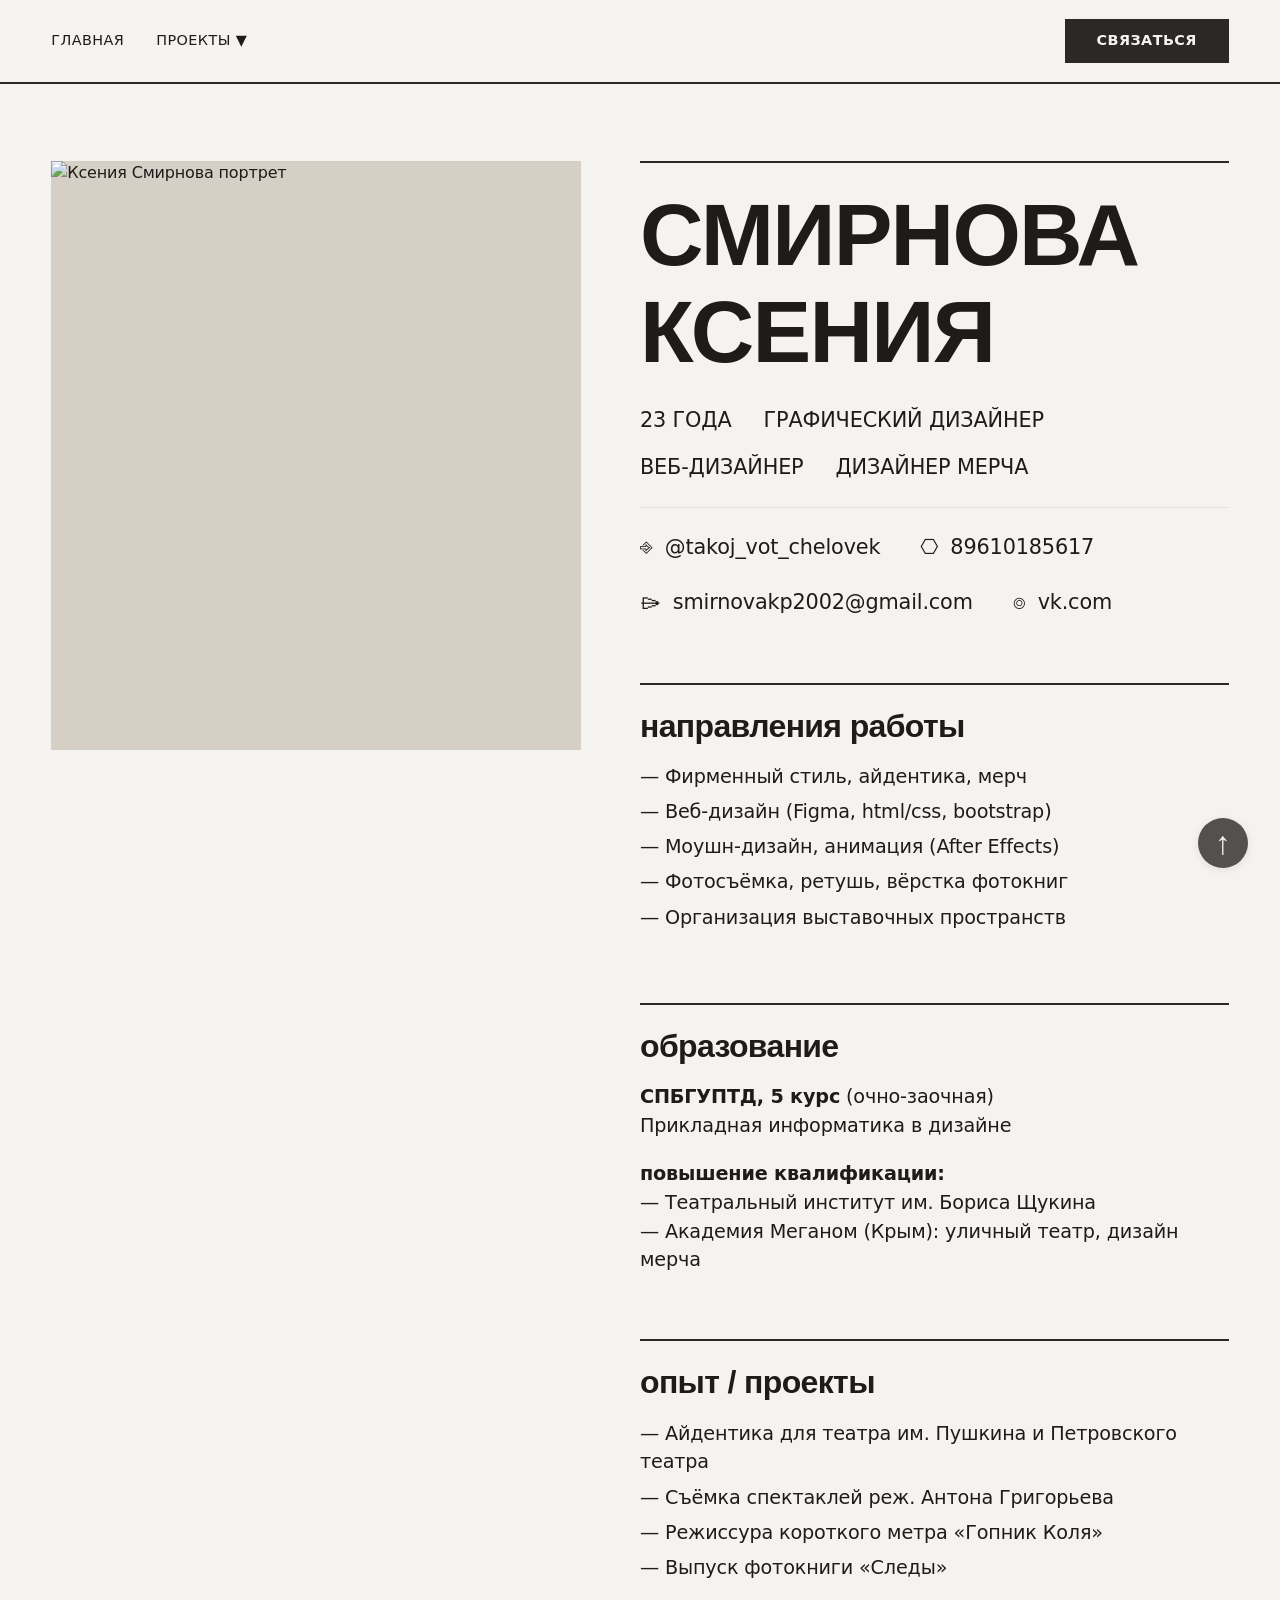
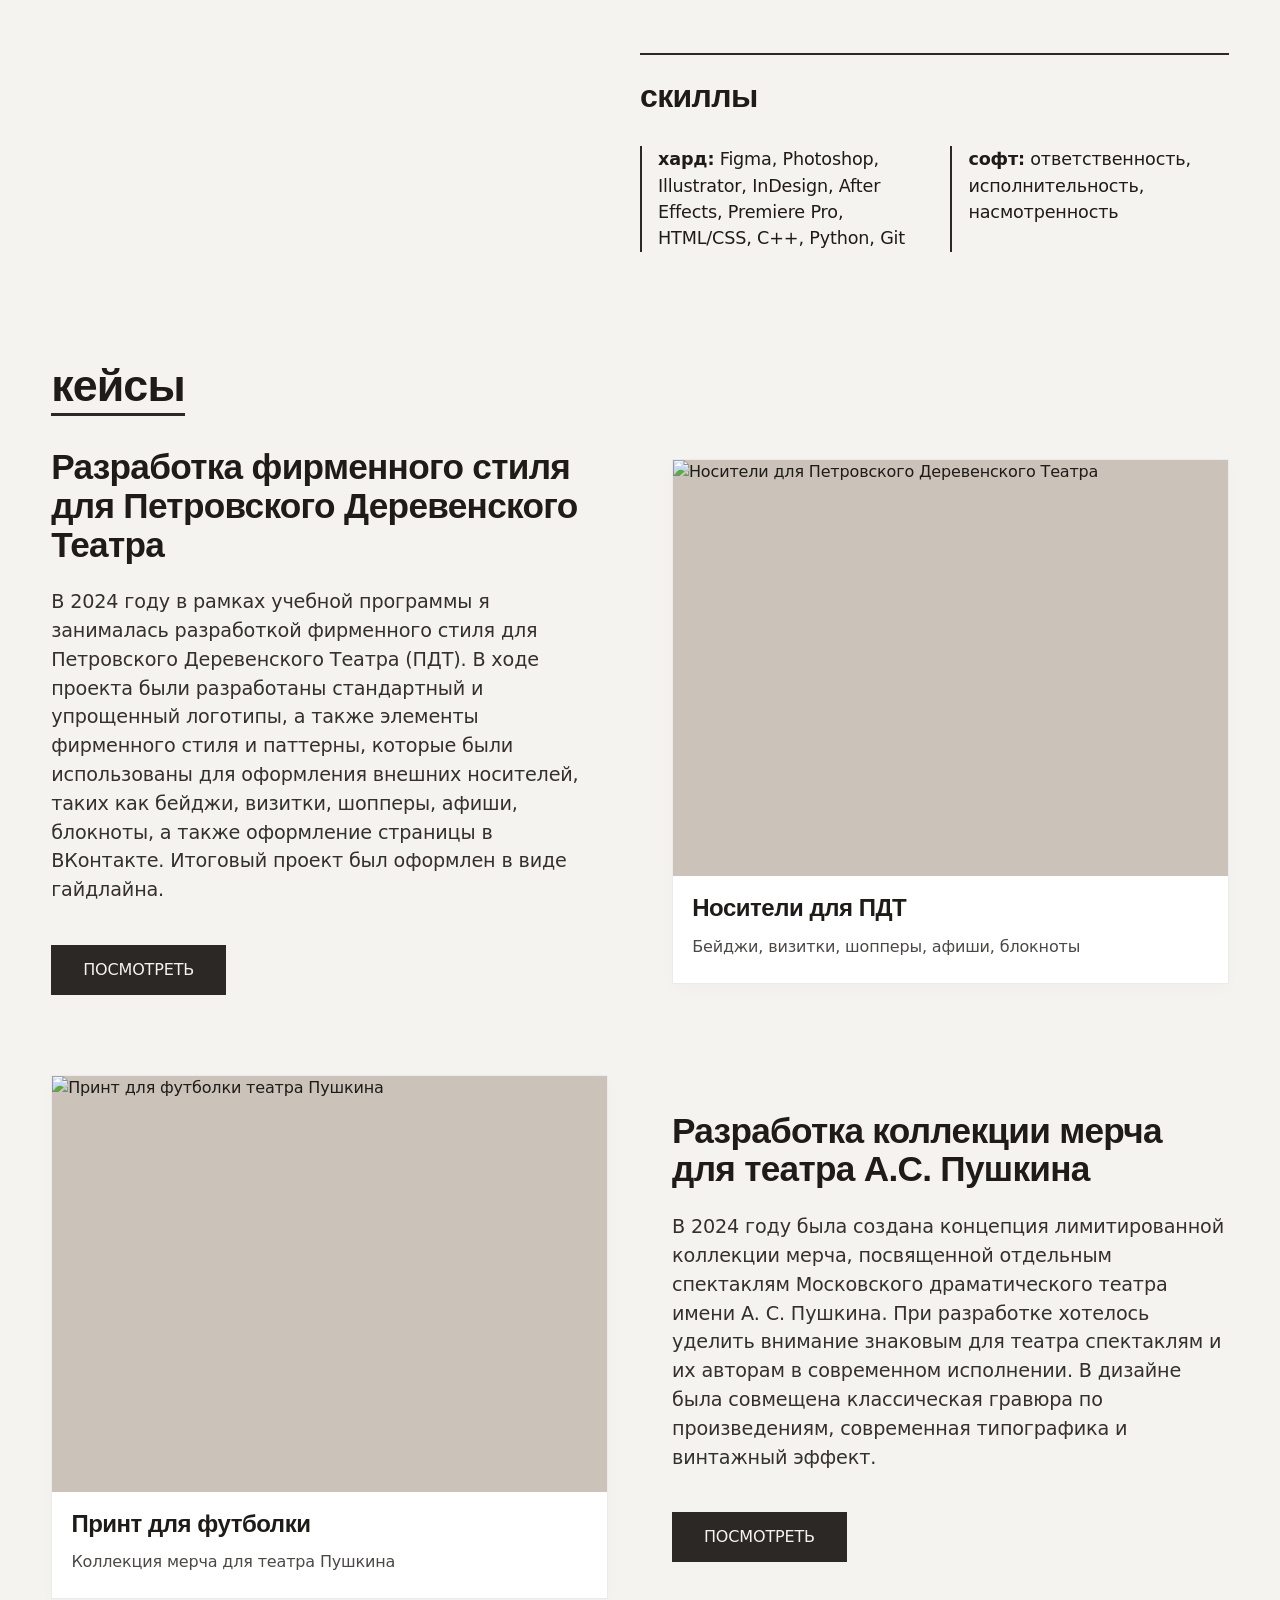
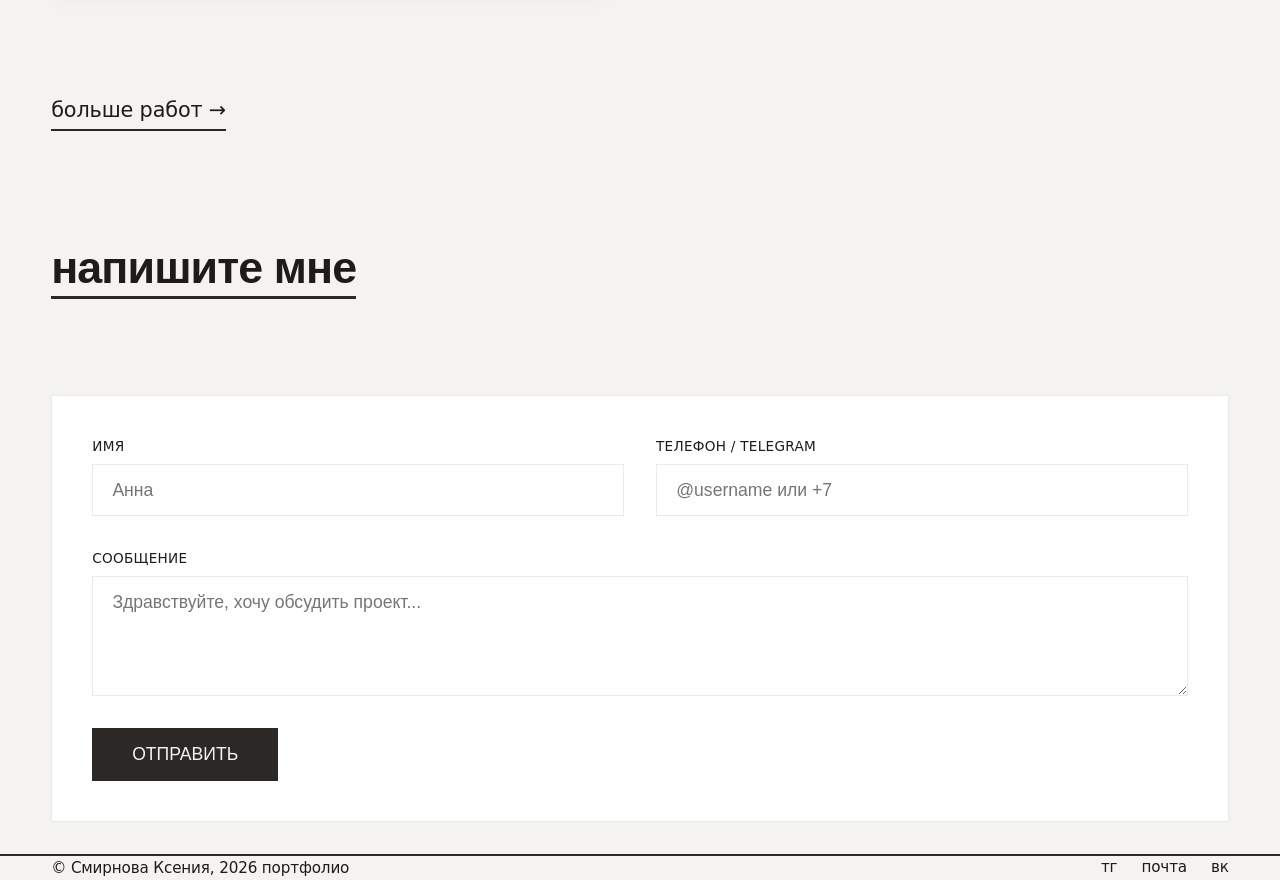
==== index.html @ 713916f4 "Create index.html" ====
<!DOCTYPE html>
<html lang="ru">
<head>
    <meta charset="UTF-8">
    <meta name="viewport" content="width=device-width, initial-scale=1.0, maximum-scale=5.0">
    <title>Ксения Смирнова · графический дизайнер, веб-дизайнер, дизайнер мерча</title>

    <!-- Профессиональная типографика: Satoshi + Space Grotesk -->
    <link rel="stylesheet" href="https://cdn.jsdelivr.net/npm/@fontsource/satoshi@latest/css/satoshi.min.css">
    <link rel="stylesheet" href="https://cdn.jsdelivr.net/npm/@fontsource/space-grotesk@5.0.8/css/space-grotesk.min.css">

    <style>
        * {
            margin: 0;
            padding: 0;
            box-sizing: border-box;
        }

        :root {
            --bg: #f5f3f0;           
            --text: #1e1b18;
            --soft-dark: #2b2825;
            --accent: #9e6b5e;        
            --card-bg: #ffffff;
            --border-light: rgba(0,0,0,0.08);
            --space: clamp(2rem, 6vw, 5rem);
            --transition: all 0.3s ease-out;
        }

        body {
            background-color: var(--bg);
            color: var(--text);
            font-family: 'Satoshi', system-ui, -apple-system, 'Segoe UI', Roboto, 'Helvetica Neue', sans-serif;
            font-weight: 350;
            line-height: 1.5;
            -webkit-font-smoothing: antialiased;
            font-feature-settings: "ss02", "ss03", "kern";
            letter-spacing: -0.01em;
        }

        h1, h2, h3, h4 {
            font-family: 'Space Grotesk', 'Satoshi', sans-serif;
            font-weight: 600;
            letter-spacing: -0.02em;
            line-height: 1.1;
        }

        h1 {
            font-size: clamp(3rem, 10vw, 5.5rem);
            font-weight: 650;
            text-transform: uppercase;
            letter-spacing: -0.02em;
            margin-bottom: 0.3rem;
        }

        h2 {
            font-size: clamp(2rem, 5vw, 2.8rem);
            font-weight: 620;
            border-bottom: 3px solid var(--soft-dark);
            padding-bottom: 0.2rem;
            margin-bottom: 2rem;
            display: inline-block;
        }

        h3 {
            font-size: 1.8rem;
            font-weight: 600;
        }

        p, li, address {
            font-size: 1.2rem;
            font-style: normal;
        }

        a {
            color: currentColor;
            text-decoration: none;
            border-bottom: 1px solid transparent;
            transition: var(--transition);
        }
        a:hover {
            border-bottom-color: var(--accent);
        }

        img {
            display: block;
            width: 100%;
            height: 100%;
            object-fit: cover;
        }

        .container {
            max-width: 1400px;
            margin: 0 auto;
            padding: 0 4vw;
        }

        /* ===== ХЭДЕР с бургером и выпадающим списком ===== */
        .header {
            padding: 1.2rem 4vw;
            display: flex;
            justify-content: space-between;
            align-items: center;
            border-bottom: 2px solid var(--soft-dark);
            background: var(--bg);
            font-weight: 450;
            text-transform: uppercase;
            font-size: 0.9rem;
            letter-spacing: 0.03em;
            position: relative;
        }

        .nav-links {
            display: flex;
            align-items: center;
            gap: 2rem;
        }

        .nav-item {
            position: relative;
        }

        .nav-link {
            border-bottom: none;
            font-weight: 500;
            cursor: pointer;
            display: flex;
            align-items: center;
            gap: 0.3rem;
        }
        .nav-link:hover {
            border-bottom: 1px solid var(--soft-dark);
        }

        /* Выпадающий список */
        .dropdown {
            position: absolute;
            top: 100%;
            left: 0;
            min-width: 250px;
            background: var(--bg);
            border: 2px solid var(--soft-dark);
            border-top: none;
            padding: 0.8rem 0;
            z-index: 100;
            opacity: 0;
            visibility: hidden;
            transform: translateY(-10px);
            transition: var(--transition);
            box-shadow: 0 10px 20px rgba(0,0,0,0.05);
        }

        .nav-item:hover .dropdown {
            opacity: 1;
            visibility: visible;
            transform: translateY(0);
        }

        .dropdown a {
            display: block;
            padding: 0.6rem 1.5rem;
            border-bottom: none;
            white-space: nowrap;
            text-transform: none;
            font-size: 0.95rem;
            transition: background 0.2s;
        }
        .dropdown a:hover {
            background: rgba(0,0,0,0.03);
            border-bottom: none;
        }

        .header .contact-btn {
            background: var(--soft-dark);
            color: var(--bg);
            padding: 0.7rem 2rem;
            border-radius: 0px;
            font-weight: 550;
            border: none;
            transition: var(--transition);
            cursor: pointer;
            margin-left: auto;
        }
        .header .contact-btn:hover {
            background: var(--accent);
            color: white;
            border-bottom: none;
        }

        .burger-checkbox {
            display: none;
        }
        .burger-icon {
            display: none;
            flex-direction: column;
            justify-content: space-between;
            width: 28px;
            height: 22px;
            cursor: pointer;
            z-index: 110;
        }
        .burger-icon span {
            width: 100%;
            height: 3px;
            background-color: var(--soft-dark);
            transition: var(--transition);
        }
        .burger-menu {
            display: none;
        }

        @media (max-width: 700px) {
            .nav-links {
                display: none;
            }
            .burger-icon {
                display: flex;
            }
            .burger-checkbox:checked ~ .burger-menu {
                display: flex;
                flex-direction: column;
                position: absolute;
                top: 100%;
                left: 0;
                width: 100%;
                background: var(--bg);
                border-bottom: 2px solid var(--soft-dark);
                padding: 1.5rem 4vw;
                gap: 1rem;
                z-index: 100;
                font-size: 1rem;
                text-transform: uppercase;
            }
            .burger-menu a {
                border-bottom: none;
                padding: 0.5rem 0;
            }
            .burger-menu .projects-group {
                display: flex;
                flex-direction: column;
                margin-left: 1rem;
                gap: 0.5rem;
                text-transform: none;
                font-size: 0.95rem;
                border-left: 2px solid var(--border-light);
                padding-left: 1rem;
            }
            .burger-menu a:hover {
                border-bottom: 1px solid var(--soft-dark);
            }
            .burger-menu .contact-btn {
                display: inline-block;
                background: var(--soft-dark);
                color: var(--bg);
                padding: 0.7rem 1.5rem;
                margin-top: 0.5rem;
                text-align: center;
                border: none;
                width: fit-content;
            }
        }

        /* ===== КНОПКА НАВЕРХ ===== */
        .to-top {
            position: fixed;
            bottom: 2rem;
            right: 2rem;
            width: 50px;
            height: 50px;
            background: var(--soft-dark);
            color: var(--bg);
            border: none;
            border-radius: 50%;
            display: flex;
            align-items: center;
            justify-content: center;
            font-size: 1.8rem;
            cursor: pointer;
            transition: var(--transition);
            z-index: 99;
            opacity: 0.8;
            box-shadow: 0 2px 10px rgba(0,0,0,0.1);
        }
        .to-top:hover {
            background: var(--accent);
            opacity: 1;
            transform: translateY(-3px);
        }
        .to-top::after {
            content: "↑";
            font-size: 2rem;
            line-height: 1;
        }

        /* ===== ДИНАМИЧЕСКАЯ ЧАСТЬ ===== */
        .dynamic-row {
            display: flex;
            align-items: flex-start;
            gap: 5%;
            margin: var(--space) 0;
            min-height: 80vh;
        }

        .photo-sticky {
            flex: 1 1 45%;
            position: sticky;
            top: 2rem;
            align-self: flex-start;
        }
        .photo-sticky figure {
            width: 100%;
            aspect-ratio: 0.9 / 1; 
            background: #d6cfc6;
        }
        .photo-sticky img {
            width: 100%;
            height: 100%;
            object-fit: cover;
            filter: grayscale(20%);
        }

        .scroll-text {
            flex: 1 1 50%;
            display: flex;
            flex-direction: column;
            gap: 4rem;
        }

        .info-block {
            border-top: 2px solid var(--soft-dark);
            padding-top: 1.5rem;
        }
        .info-block h3 {
            font-size: 2rem;
            margin-bottom: 1.2rem;
        }
        .info-block ul {
            list-style: none;
        }
        .info-block li {
            margin-bottom: 0.4rem;
            font-size: 1.2rem;
        }

        .contact-icons {
            display: flex;
            flex-wrap: wrap;
            gap: 1.5rem 2.5rem;
            margin-top: 1rem;
        }
        .contact-icons a {
            font-size: 1.3rem;
            border-bottom: none;
            display: inline-flex;
            align-items: center;
            gap: 6px;
        }
        .icon-tg::before { content: "⎆"; margin-right: 6px; font-weight: 300; }
        .icon-phone::before { content: "⎔"; margin-right: 6px; }
        .icon-email::before { content: "⌲"; margin-right: 6px; }
        .icon-vk::before { content: "⌾"; margin-right: 6px; }

        .speciality-badge {
            display: flex;
            flex-wrap: wrap;
            gap: 1rem 2rem;
            margin: 1.5rem 0;
            font-size: 1.3rem;
            font-weight: 400;
            text-transform: uppercase;
            border-bottom: 1px solid var(--border-light);
            padding-bottom: 1.5rem;
        }

        /* ===== КЕЙСЫ ===== */
        .cases-showcase {
            margin: 4rem 0;
        }
        .case-item {
            display: flex;
            gap: 4rem;
            margin-bottom: 5rem;
            align-items: center;
        }
        .case-item.reverse {
            flex-direction: row-reverse;
        }
        .case-info {
            flex: 1;
        }
        .case-info h3 {
            font-size: 2.2rem;
            margin-bottom: 1.5rem;
        }
        .case-info p {
            margin-bottom: 2rem;
            opacity: 0.9;
        }
        .case-visual {
            flex: 1;
        }
        .case-card-custom {
            background: var(--card-bg);
            border: 1px solid var(--border-light);
            padding: 0;
            box-shadow: 0 5px 15px rgba(0,0,0,0.02);
        }
        .case-image-custom {
            width: 100%;
            aspect-ratio: 4 / 3;
            background: #cbc3b9;
            overflow: hidden;
        }
        .case-image-custom img {
            width: 100%;
            height: 100%;
            object-fit: cover;
            display: block;
        }
        .case-card-custom h4 {
            font-size: 1.5rem;
            font-weight: 600;
            padding: 1.2rem 1.2rem 0.8rem;
        }
        .case-card-custom p {
            padding: 0 1.2rem 1.5rem;
            font-size: 1rem;
            opacity: 0.8;
        }
        .case-btn {
            background: var(--soft-dark);
            color: var(--bg);
            border: none;
            padding: 0.8rem 2rem;
            font-size: 1rem;
            font-weight: 500;
            text-transform: uppercase;
            cursor: pointer;
            transition: var(--transition);
            display: inline-block;
            margin-top: 0.5rem;
            border-radius: 0;
        }
        .case-btn:hover {
            background: var(--accent);
            color: white;
        }
        .more-link {
            display: inline-block;
            margin: 1rem 0 3rem;
            font-size: 1.3rem;
            font-weight: 500;
            border-bottom: 2px solid var(--soft-dark);
            padding-bottom: 0.2rem;
        }
        .more-link:hover {
            border-bottom-color: var(--accent);
        }

        /* скиллы */
        .compact-grid {
            display: grid;
            grid-template-columns: repeat(auto-fill, minmax(200px, 1fr));
            gap: 2rem;
            margin: 2rem 0;
        }
        .skill-item {
            font-size: 1.1rem;
            border-left: 2px solid var(--soft-dark);
            padding-left: 1rem;
        }

        /* форма связи */
        .contact-form {
            background: white;
            border: 1px solid var(--border-light);
            padding: 2.5rem;
            margin: 4rem 0 2rem;
        }
        .form-row {
            display: grid;
            grid-template-columns: 1fr 1fr;
            gap: 2rem;
            margin-bottom: 2rem;
        }
        .form-group {
            display: flex;
            flex-direction: column;
        }
        .form-group label {
            font-weight: 500;
            margin-bottom: 0.5rem;
            text-transform: uppercase;
            font-size: 0.85rem;
            letter-spacing: 0.02em;
        }
        .form-group input,
        .form-group textarea {
            background: transparent;
            border: 1px solid var(--border-light);
            padding: 0.9rem 1.2rem;
            font-family: 'Satoshi', sans-serif;
            font-size: 1.1rem;
            border-radius: 0;
            outline: none;
            transition: var(--transition);
        }
        .form-group input:focus,
        .form-group textarea:focus {
            border-color: var(--soft-dark);
        }
        .form-group textarea {
            min-height: 120px;
            resize: vertical;
        }
        .submit-btn {
            background: var(--soft-dark);
            color: var(--bg);
            border: none;
            padding: 1rem 2.5rem;
            font-size: 1.1rem;
            font-weight: 500;
            text-transform: uppercase;
            cursor: pointer;
            transition: var(--transition);
            width: fit-content;
            border-radius: 0;
            margin-top: 2rem;
        }
        .submit-btn:hover {
            background: var(--accent);
        }

        footer {
            border-top: 2px solid var(--soft-dark);
            padding: 2rem 0;
            margin-top: 4rem;
            display: flex;
            flex-wrap: wrap;
            justify-content: space-between;
            align-items: center;
            font-size: 0.95rem;
        }

        /* ===== НАВИГАЦИЯ ПРОЕКТОВ ===== */
        .project-nav {
            display: none;
            justify-content: space-between;
            align-items: center;
            margin: 2rem 0 1rem;
            padding: 1rem 0;
            border-top: 1px solid var(--border-light);
            border-bottom: 1px solid var(--border-light);
        }

        .nav-arrow {
            font-size: 1.5rem;
            font-weight: 400;
            border: 2px solid var(--soft-dark);
            padding: 0.5rem 1.2rem;
            transition: var(--transition);
            cursor: pointer;
            background: transparent;
            color: var(--soft-dark);
            line-height: 1;
        }
        .nav-arrow:hover {
            background: var(--soft-dark);
            color: var(--bg);
            border-color: var(--soft-dark);
        }

        .project-counter {
            font-size: 1rem;
            letter-spacing: 0.1em;
            font-weight: 450;
        }

        .back-to-main {
            text-transform: uppercase;
            font-weight: 500;
            border-bottom: 2px solid var(--soft-dark);
            padding-bottom: 0.2rem;
            margin-bottom: 1rem;
            display: inline-block;
        }

        /* ===== СТРАНИЦЫ ПРОЕКТОВ ===== */
        .project-page {
            display: none;
        }
        .project-page.active {
            display: block;
        }

        .main-page.hidden {
            display: none;
        }

        .project-header {
            margin: 2rem 0 2.5rem;
        }
        .project-header h1 {
            text-transform: none;
            margin-bottom: 1rem;
        }

        .project-meta {
            display: flex;
            flex-wrap: wrap;
            gap: 2.5rem 4rem;
            background: var(--card-bg);
            padding: 1.8rem 2rem;
            border: 1px solid var(--border-light);
            margin: 2rem 0;
            font-size: 1.1rem;
        }

        .meta-item {
            display: flex;
            flex-direction: column;
        }
        .meta-label {
            font-size: 0.8rem;
            text-transform: uppercase;
            letter-spacing: 0.04em;
            opacity: 0.6;
            font-weight: 500;
        }
        .meta-value {
            font-weight: 500;
        }

        .project-description {
            margin: 2.5rem 0;
            max-width: 800px;
        }

        .extra-section {
            margin: 3rem 0;
            border-left: 3px solid var(--soft-dark);
            padding-left: 1.8rem;
        }

        /* ===== УЛУЧШЕННАЯ ГАЛЕРЕЯ ДЛЯ МНОГИХ ФОТО ===== */
        .project-gallery {
            display: grid;
            grid-template-columns: repeat(3, 1fr);
            gap: 1.5rem;
            margin: 3rem 0;
        }

        /* Адаптивность галереи */
        @media (max-width: 1000px) {
            .project-gallery {
                grid-template-columns: repeat(2, 1fr);
            }
        }

        @media (max-width: 600px) {
            .project-gallery {
                grid-template-columns: 1fr;
            }
        }

        .gallery-item {
            background: var(--card-bg);
            border: 1px solid var(--border-light);
            transition: var(--transition);
            break-inside: avoid;
        }
        .gallery-item:hover {
            transform: translateY(-5px);
            box-shadow: 0 10px 20px rgba(0,0,0,0.05);
        }

        .gallery-image {
            aspect-ratio: 4 / 3;
            background: #d6cfc6;
            overflow: hidden;
        }
        .gallery-image img {
            width: 100%;
            height: 100%;
            object-fit: cover;
            transition: transform 0.4s ease;
        }
        .gallery-item:hover .gallery-image img {
            transform: scale(1.03);
        }

        .gallery-caption {
            padding: 0.8rem 1rem 1rem;
            font-size: 0.95rem;
            opacity: 0.75;
            border-top: 1px solid var(--border-light);
        }

        /* Альтернативный вариант галереи для большего количества фото */
        .gallery-grid {
            display: grid;
            grid-template-columns: repeat(auto-fill, minmax(300px, 1fr));
            gap: 1.5rem;
            margin: 3rem 0;
        }

        /* Опционально: кнопка "показать еще" для фото */
        .gallery-more {
            text-align: center;
            margin: 2rem 0;
        }
        .gallery-more-btn {
            background: transparent;
            border: 2px solid var(--soft-dark);
            padding: 0.8rem 3rem;
            font-size: 1rem;
            font-weight: 500;
            text-transform: uppercase;
            cursor: pointer;
            transition: var(--transition);
            color: var(--soft-dark);
        }
        .gallery-more-btn:hover {
            background: var(--soft-dark);
            color: var(--bg);
        }

        /* Для видео */
        .gallery-video {
            width: 100%;
            aspect-ratio: 16 / 9;
            background: #d6cfc6;
        }
        .gallery-video video {
            width: 100%;
            height: 100%;
            object-fit: cover;
        }

        @media (max-width: 800px) {
            .dynamic-row {
                flex-direction: column;
                gap: 2rem;
            }
            .photo-sticky {
                position: static;
                width: 100%;
                max-width: 500px;
                margin: 0 auto;
            }
            .case-item, .case-item.reverse {
                flex-direction: column;
                gap: 2rem;
            }
            .form-row {
                grid-template-columns: 1fr;
                gap: 1.2rem;
            }
            .project-meta {
                flex-direction: column;
                gap: 1.2rem;
            }
        }

        button, .case-card-custom, .header .contact-btn, .submit-btn, .contact-form {
            border-radius: 0px;
        }
    </style>
</head>
<body>
    <!-- ХЭДЕР с выпадающим списком проектов -->
    <header class="header">
        <input type="checkbox" id="burger-toggle" class="burger-checkbox">
        <label for="burger-toggle" class="burger-icon">
            <span></span>
            <span></span>
            <span></span>
        </label>

        <div class="nav-links">
            <div class="nav-item">
                <a href="#" class="nav-link" id="main-page-link">главная</a>
            </div>
            <div class="nav-item">
                <span class="nav-link">проекты ▼</span>
                <div class="dropdown">
                    <a href="#project-1" class="project-link" data-project="1">Петровский Деревенский Театр</a>
                    <a href="#project-2" class="project-link" data-project="2">Мерч театра Пушкина</a>
                    <a href="#project-3" class="project-link" data-project="3">Проект </a>
                    <a href="#project-4" class="project-link" data-project="4">Проект </a>
                    <a href="#project-5" class="project-link" data-project="5">Проект </a>
                </div>
            </div>
        </div>
        
        <a href="#contact-section" class="contact-btn" id="contact-header">связаться</a>

        <div class="burger-menu">
            <a href="#" class="main-page-link">главная</a>
            <div class="projects-group">
                <span style="font-weight:600; margin-bottom:0.3rem;">проекты:</span>
                <a href="#project-1" class="project-link" data-project="1">Петровский Деревенский Театр</a>
                <a href="#project-2" class="project-link" data-project="2">Мерч театра Пушкина</a>
                <a href="#project-3" class="project-link" data-project="3">Проект </a>
                <a href="#project-4" class="project-link" data-project="4">Проект </a>
                <a href="#project-5" class="project-link" data-project="5">Проект </a>
            </div>
            <a href="#contact-section" class="contact-btn" id="burger-contact">связаться</a>
        </div>
    </header>

    <main>
        <!-- НАВИГАЦИЯ МЕЖДУ ПРОЕКТАМИ -->
        <div class="container">
            <div class="project-nav" id="project-nav">
                <button class="nav-arrow" id="prevProject" aria-label="Предыдущий проект">←</button>
                <span class="project-counter" id="projectCounter">1 / 5</span>
                <button class="nav-arrow" id="nextProject" aria-label="Следующий проект">→</button>
            </div>
            <div style="margin-bottom: 1rem;" id="back-link-container">
                <a href="#" class="back-to-main" id="showAllLink">← ко всем проектам</a>
            </div>
        </div>

        <!-- ГЛАВНАЯ СТРАНИЦА -->
        <div id="main-page" class="main-page">
            <!-- ДИНАМИЧЕСКИЙ БЛОК: фото + текст -->
            <div class="container dynamic-row">
                <div class="photo-sticky">
                    <figure>
                        <img src="https://sun9-69.userapi.com/s/v1/ig2/2rEZLbLrU2LLYlHI5LkaSiCIVi-pm3NN15R6jQP7ZSG7G62rWX7F1N4jLplWcF3N0GMJS0LrWZHXxry3xodh5Agw.jpg?quality=95&as=32x48,48x72,72x108,108x162,160x240,240x360,360x540,480x720,540x810,640x960,720x1080,1080x1620,1280x1920,1333x2000&from=bu&cs=1333x2000" 
                             alt="Ксения Смирнова портрет">
                    </figure>
                </div>

                <div class="scroll-text">
                    <div class="info-block" id="contact">
                        <h1>Смирнова<br>Ксения</h1>
                        <div class="speciality-badge">
                            <span>23 года</span>
                            <span>графический дизайнер</span>
                            <span>веб-дизайнер</span>
                            <span>дизайнер мерча</span>
                        </div>
                        <div class="contact-icons">
                            <a href="https://t.me/takoj_vot_chelovek" class="icon-tg">@takoj_vot_chelovek</a>
                            <a href="tel:+79610185617" class="icon-phone">89610185617</a>
                            <a href="mailto:smirnovakp2002@gmail.com" class="icon-email">smirnovakp2002@gmail.com</a>
                            <a href="https://vk.com/k.smirnova_k_svobode" class="icon-vk">vk.com</a>
                        </div>
                    </div>

                    <div class="info-block" id="directions">
                        <h3>направления работы</h3>
                        <ul>
                            <li>— Фирменный стиль, айдентика, мерч</li>
                            <li>— Веб-дизайн (Figma, html/css, bootstrap)</li>
                            <li>— Моушн-дизайн, анимация (After Effects)</li>
                            <li>— Фотосъёмка, ретушь, вёрстка фотокниг</li>
                            <li>— Организация выставочных пространств</li>
                        </ul>
                    </div>

                    <div class="info-block" id="education">
                        <h3>образование</h3>
                        <p><strong>СПБГУПТД, 5 курс</strong> (очно-заочная)<br>Прикладная информатика в дизайне</p>
                        <div style="margin-top: 1.2rem;">
                            <p><strong>повышение квалификации:</strong><br>
                            — Театральный институт им. Бориса Щукина<br>
                            — Академия Меганом (Крым): уличный театр, дизайн мерча</p>
                        </div>
                    </div>

                    <div class="info-block" id="experience">
                        <h3>опыт / проекты</h3>
                        <ul>
                            <li>— Айдентика для театра им. Пушкина и Петровского театра</li>
                            <li>— Съёмка спектаклей реж. Антона Григорьева</li>
                            <li>— Режиссура короткого метра «Гопник Коля»</li>
                            <li>— Выпуск фотокниги «Следы»</li>
                        </ul>
                    </div>

                    <div class="info-block">
                        <h3>скиллы</h3>
                        <div class="compact-grid">
                            <div class="skill-item"><strong>хард:</strong> Figma, Photoshop, Illustrator, InDesign, After Effects, Premiere Pro, HTML/CSS, C++, Python, Git</div>
                            <div class="skill-item"><strong>софт:</strong> ответственность, исполнительность, насмотренность</div>
                        </div>
                    </div>
                </div>
            </div>

            <!-- КЕЙСЫ -->
            <div class="container cases-showcase" id="cases">
                <h2>кейсы</h2>
                
                <!-- Петровский Деревенский Театр -->
                <div class="case-item">
                    <div class="case-info">
                        <h3>Разработка фирменного стиля для Петровского Деревенского Театра</h3>
                        <p>В 2024 году в рамках учебной программы я занималась разработкой фирменного стиля для Петровского Деревенского Театра (ПДТ). В ходе проекта были разработаны стандартный и упрощенный логотипы, а также элементы фирменного стиля и паттерны, которые были использованы для оформления внешних носителей, таких как бейджи, визитки, шопперы, афиши, блокноты, а также оформление страницы в ВКонтакте. Итоговый проект был оформлен в виде гайдлайна.</p>
                        <a href="https://disk.yandex.ru/i/AIr7sADS_PWsEA" target="_blank" class="case-btn">посмотреть</a>
                    </div>
                    <div class="case-visual">
                        <div class="case-card-custom">
                            <div class="case-image-custom">
                                <img src="https://sun9-11.userapi.com/s/v1/ig2/9PiQu-kpqCGtjzjyNcakyy0mfdN2wp7KyVQ81eAjFetHy-RfJmOVFOb_cmVQKaXtfVmjRUei0l2rOzspthQSyipe.jpg?quality=95&as=32x30,48x44,72x67,108x100,160x148,240x222,360x333,480x444,540x500,580x537&from=bu&cs=580x0" 
                                     alt="Носители для Петровского Деревенского Театра">
                            </div>
                            <h4>Носители для ПДТ</h4>
                            <p>Бейджи, визитки, шопперы, афиши, блокноты</p>
                        </div>
                    </div>
                </div>

                <!-- Театр имени Пушкина -->
                <div class="case-item reverse">
                    <div class="case-info">
                        <h3>Разработка коллекции мерча для театра А.С. Пушкина</h3>
                        <p>В 2024 году была создана концепция лимитированной коллекции мерча, посвященной отдельным спектаклям Московского драматического театра имени А. С. Пушкина. При разработке хотелось уделить внимание знаковым для театра спектаклям и их авторам в современном исполнении. В дизайне была совмещена классическая гравюра по произведениям, современная типографика и винтажный эффект.</p>
                        <a href="https://disk.yandex.ru/i/e2XlrIV0rgF1hw" target="_blank" class="case-btn">посмотреть</a>
                    </div>
                    <div class="case-visual">
                        <div class="case-card-custom">
                            <div class="case-image-custom">
                                <img src="https://sun9-51.userapi.com/s/v1/ig2/tmoqNJxoz_5ybUsUxTCZ4HlJ5MAkQ4DkenJ5aIWkdZTyuQEMEF-MzliJOFHaOfP19Yyt2mIvdHuKn8NzPswfjx2C.jpg?quality=95&as=32x30,48x45,72x67,108x101,160x149,240x223,360x335,480x447,540x503,580x540&from=bu&cs=580x0" 
                                     alt="Принт для футболки театра Пушкина">
                            </div>
                            <h4>Принт для футболки</h4>
                            <p>Коллекция мерча для театра Пушкина</p>
                        </div>
                    </div>
                </div>

                <a href="#" class="more-link">больше работ →</a>
            </div>

            <!-- ФОРМА СВЯЗИ -->
            <div class="container" id="contact-section">
                <h2>напишите мне</h2>
                <div class="contact-form">
                    <form action="#" method="post">
                        <div class="form-row">
                            <div class="form-group">
                                <label for="name">имя</label>
                                <input type="text" id="name" name="name" placeholder="Анна">
                            </div>
                            <div class="form-group">
                                <label for="contact">телефон / telegram</label>
                                <input type="text" id="contact" name="contact" placeholder="@username или +7">
                            </div>
                        </div>
                        <div class="form-group">
                            <label for="message">сообщение</label>
                            <textarea id="message" name="message" placeholder="Здравствуйте, хочу обсудить проект..."></textarea>
                        </div>
                        <button type="submit" class="submit-btn">отправить</button>
                    </form>
                </div>
            </div>
        </div>

        <!-- ПРОЕКТ 1: Петровский Деревенский Театр (с множеством фото) -->
        <div id="project-1" class="project-page container">
            <div class="project-header">
                <h1>Петровский Деревенский Театр</h1>
            </div>
            <div class="project-meta">
                <div class="meta-item"><span class="meta-label">год</span><span class="meta-value">2024</span></div>
                <div class="meta-item"><span class="meta-label">участники</span><span class="meta-value">Ксения Смирнова</span></div>
                <div class="meta-item"><span class="meta-label">заказчик</span><span class="meta-value">Петровский Деревенский Театр</span></div>
                <div class="meta-item"><span class="meta-label">инструменты</span><span class="meta-value">Illustrator, Photoshop, Figma</span></div>
            </div>
            <div class="project-description">
                <p>Разработка полного фирменного стиля для деревенского театра. Созданы логотип, паттерны, система носителей: бейджи, визитки, шопперы, афиши, блокноты, оформление сообщества ВК. Итогом стал гайдлайн по использованию айдентики.</p>
            </div>
            
            <!-- ГАЛЕРЕЯ С МНОЖЕСТВОМ ФОТО -->
            <div class="project-gallery">
                <div class="gallery-item">
                    <div class="gallery-image">
                        <img src="https://sun9-11.userapi.com/s/v1/ig2/9PiQu-kpqCGtjzjyNcakyy0mfdN2wp7KyVQ81eAjFetHy-RfJmOVFOb_cmVQKaXtfVmjRUei0l2rOzspthQSyipe.jpg?quality=95&as=32x30,48x44,72x67,108x100,160x148,240x222,360x333,480x444,540x500,580x537&from=bu&cs=580x0" alt="Логотип ПДТ">
                    </div>
                    <div class="gallery-caption">Все носители</div>
                </div>
                <div class="gallery-item">
                    <div class="gallery-image">
                        <img src="data:image/svg+xml,%3Csvg xmlns='http://www.w3.org/2000/svg' width='400' height='300' viewBox='0 0 400 300'%3E%3Crect width='400' height='300' fill='%23d2c5b6'/%3E%3Ctext x='50%' y='50%' font-family='Satoshi' font-size='18' fill='%232b2825' text-anchor='middle' dy='.3em'%3EПаттерн 1%3C/text%3E%3C/svg%3E" alt="Паттерн 1">
                    </div>
                    <div class="gallery-caption">Основной логотип</div>
                </div>
                <div class="gallery-item">
                    <div class="gallery-image">
                        <img src="data:image/svg+xml,%3Csvg xmlns='http://www.w3.org/2000/svg' width='400' height='300' viewBox='0 0 400 300'%3E%3Crect width='400' height='300' fill='%23c7bcaf'/%3E%3Ctext x='50%' y='50%' font-family='Satoshi' font-size='18' fill='%232b2825' text-anchor='middle' dy='.3em'%3EПаттерн 2%3C/text%3E%3C/svg%3E" alt="Паттерн 2">
                    </div>
                    <div class="gallery-caption">Орнаментальный паттерн</div>
                </div>
                <div class="gallery-item">
                    <div class="gallery-image">
                        <img src="data:image/svg+xml,%3Csvg xmlns='http://www.w3.org/2000/svg' width='400' height='300' viewBox='0 0 400 300'%3E%3Crect width='400' height='300' fill='%23b9afa4'/%3E%3Ctext x='50%' y='50%' font-family='Satoshi' font-size='18' fill='%232b2825' text-anchor='middle' dy='.3em'%3EБейджи%3C/text%3E%3C/svg%3E" alt="Бейджи">
                    </div>
                    <div class="gallery-caption">Бейджи для сотрудников</div>
                </div>
                <div class="gallery-item">
                    <div class="gallery-image">
                        <img src="data:image/svg+xml,%3Csvg xmlns='http://www.w3.org/2000/svg' width='400' height='300' viewBox='0 0 400 300'%3E%3Crect width='400' height='300' fill='%23aca094'/%3E%3Ctext x='50%' y='50%' font-family='Satoshi' font-size='18' fill='%232b2825' text-anchor='middle' dy='.3em'%3EВизитки%3C/text%3E%3C/svg%3E" alt="Визитки">
                    </div>
                    <div class="gallery-caption">Визитки двухсторонние</div>
                </div>
                <div class="gallery-item">
                    <div class="gallery-image">
                        <img src="data:image/svg+xml,%3Csvg xmlns='http://www.w3.org/2000/svg' width='400' height='300' viewBox='0 0 400 300'%3E%3Crect width='400' height='300' fill='%239e8f81'/%3E%3Ctext x='50%' y='50%' font-family='Satoshi' font-size='18' fill='%23f5f3f0' text-anchor='middle' dy='.3em'%3EШопперы%3C/text%3E%3C/svg%3E" alt="Шопперы">
                    </div>
                    <div class="gallery-caption">Шопперы с паттерном</div>
                </div>
                <div class="gallery-item">
                    <div class="gallery-image">
                        <img src="data:image/svg+xml,%3Csvg xmlns='http://www.w3.org/2000/svg' width='400' height='300' viewBox='0 0 400 300'%3E%3Crect width='400' height='300' fill='%23908173'/%3E%3Ctext x='50%' y='50%' font-family='Satoshi' font-size='18' fill='%23f5f3f0' text-anchor='middle' dy='.3em'%3EАфиши%3C/text%3E%3C/svg%3E" alt="Афиши">
                    </div>
                    <div class="gallery-caption">Серия афиш</div>
                </div>
                <div class="gallery-item">
                    <div class="gallery-image">
                        <img src="data:image/svg+xml,%3Csvg xmlns='http://www.w3.org/2000/svg' width='400' height='300' viewBox='0 0 400 300'%3E%3Crect width='400' height='300' fill='%23837465'/%3E%3Ctext x='50%' y='50%' font-family='Satoshi' font-size='18' fill='%23f5f3f0' text-anchor='middle' dy='.3em'%3EБлокноты%3C/text%3E%3C/svg%3E" alt="Блокноты">
                    </div>
                    <div class="gallery-caption">Брендированные блокноты</div>
                </div>
                <div class="gallery-item">
                    <div class="gallery-image">
                        <img src="data:image/svg+xml,%3Csvg xmlns='http://www.w3.org/2000/svg' width='400' height='300' viewBox='0 0 400 300'%3E%3Crect width='400' height='300' fill='%23756557'/%3E%3Ctext x='50%' y='50%' font-family='Satoshi' font-size='18' fill='%23f5f3f0' text-anchor='middle' dy='.3em'%3EГайдлайн%3C/text%3E%3C/svg%3E" alt="Гайдлайн">
                    </div>
                    <div class="gallery-caption">Страница гайдлайна</div>
                </div>
            </div>
            
            <!-- Дополнительная секция с видео/анимацией -->
            <div class="extra-section">
                <h3>видеопрезентация</h3>
                <div class="gallery-video">
                    <video controls poster="data:image/svg+xml,%3Csvg xmlns='http://www.w3.org/2000/svg' width='800' height='450' viewBox='0 0 800 450'%3E%3Crect width='800' height='450' fill='%235a4f46'/%3E%3Ctext x='50%' y='50%' font-family='Satoshi' font-size='24' fill='%23f5f3f0' text-anchor='middle' dy='.3em'%3EВидео презентация ПДТ%3C/text%3E%3C/svg%3E">
                        <source src="#" type="video/mp4">
                    </video>
                </div>
            </div>
        </div>

        <!-- ПРОЕКТ 2: Мерч театра Пушкина (с множеством фото) -->
        <div id="project-2" class="project-page container">
            <div class="project-header">
                <h1>Коллекция мерча для театра им. Пушкина</h1>
            </div>
            <div class="project-meta">
                <div class="meta-item"><span class="meta-label">год</span><span class="meta-value">2024</span></div>
                <div class="meta-item"><span class="meta-label">участники</span><span class="meta-value">индивидуальный проект</span></div>
                <div class="meta-item"><span class="meta-label">заказчик</span><span class="meta-value">Театр имени А.С. Пушкина</span></div>
                <div class="meta-item"><span class="meta-label">инструменты</span><span class="meta-value">Illustrator, Photoshop, After Effects</span></div>
            </div>
            <div class="project-description">
                <p>Лимитированная коллекция мерча, посвященная знаковым спектаклям. В дизайне совмещена классическая гравюра, современная типографика и винтажные эффекты. Разработаны принты для футболок, толстовок, шопперов и плакатов.</p>
            </div>
            
            <!-- ГАЛЕРЕЯ -->
            <div class="project-gallery">
                <div class="gallery-item">
                    <div class="gallery-image">
                        <img src="https://sun9-51.userapi.com/s/v1/ig2/tmoqNJxoz_5ybUsUxTCZ4HlJ5MAkQ4DkenJ5aIWkdZTyuQEMEF-MzliJOFHaOfP19Yyt2mIvdHuKn8NzPswfjx2C.jpg?quality=95&as=32x30,48x45,72x67,108x101,160x149,240x223,360x335,480x447,540x503,580x540&from=bu&cs=580x0" alt="Принт Пиковая дама">
                    </div>
                    <div class="gallery-caption">Футболка «Аленький цветочек»</div>
                </div>
                <div class="gallery-item">
                    <div class="gallery-image">
                        <img src="data:image/svg+xml,%3Csvg xmlns='http://www.w3.org/2000/svg' width='400' height='300' viewBox='0 0 400 300'%3E%3Crect width='400' height='300' fill='%23b7a99a'/%3E%3Ctext x='50%' y='50%' font-family='Satoshi' font-size='18' fill='%232b2825' text-anchor='middle' dy='.3em'%3EПринт Евгений Онегин%3C/text%3E%3C/svg%3E" alt="Принт Онегин">
                    </div>
                    <div class="gallery-caption">Худи «Евгений Онегин»</div>
                </div>
                <div class="gallery-item">
                    <div class="gallery-image">
                        <img src="data:image/svg+xml,%3Csvg xmlns='http://www.w3.org/2000/svg' width='400' height='300' viewBox='0 0 400 300'%3E%3Crect width='400' height='300' fill='%23cbbeb0'/%3E%3Ctext x='50%' y='50%' font-family='Satoshi' font-size='18' fill='%232b2825' text-anchor='middle' dy='.3em'%3EШоппер%3C/text%3E%3C/svg%3E" alt="Шоппер">
                    </div>
                    <div class="gallery-caption">Шоппер с панорамой</div>
                </div>
                <div class="gallery-item">
                    <div class="gallery-image">
                        <img src="data:image/svg+xml,%3Csvg xmlns='http://www.w3.org/2000/svg' width='400' height='300' viewBox='0 0 400 300'%3E%3Crect width='400' height='300' fill='%23a59788'/%3E%3Ctext x='50%' y='50%' font-family='Satoshi' font-size='18' fill='%232b2825' text-anchor='middle' dy='.3em'%3EПлакат%3C/text%3E%3C/svg%3E" alt="Плакат">
                    </div>
                    <div class="gallery-caption">Плакат коллекции</div>
                </div>
                <div class="gallery-item">
                    <div class="gallery-image">
                        <img src="data:image/svg+xml,%3Csvg xmlns='http://www.w3.org/2000/svg' width='400' height='300' viewBox='0 0 400 300'%3E%3Crect width='400' height='300' fill='%23988879'/%3E%3Ctext x='50%' y='50%' font-family='Satoshi' font-size='18' fill='%232b2825' text-anchor='middle' dy='.3em'%3EЗначок%3C/text%3E%3C/svg%3E" alt="Значок">
                    </div>
                    <div class="gallery-caption">Значки с персонажами</div>
                </div>
                <div class="gallery-item">
                    <div class="gallery-image">
                        <img src="data:image/svg+xml,%3Csvg xmlns='http://www.w3.org/2000/svg' width='400' height='300' viewBox='0 0 400 300'%3E%3Crect width='400' height='300' fill='%238a7b6b'/%3E%3Ctext x='50%' y='50%' font-family='Satoshi' font-size='18' fill='%23f5f3f0' text-anchor='middle' dy='.3em'%3EОткрытки%3C/text%3E%3C/svg%3E" alt="Открытки">
                    </div>
                    <div class="gallery-caption">Набор открыток</div>
                </div>
            </div>
        </div>

        <!-- ПРОЕКТ 3: Фотокнига «Следы» -->
        <div id="project-3" class="project-page container">
            <div class="project-header">
                <h1>Фотокнига «Следы»</h1>
            </div>
            <div class="project-meta">
                <div class="meta-item"><span class="meta-label">год</span><span class="meta-value">2023</span></div>
                <div class="meta-item"><span class="meta-label">участники</span><span class="meta-value">индивидуальный проект</span></div>
                <div class="meta-item"><span class="meta-label">инструменты</span><span class="meta-value">Lightroom, InDesign, Photoshop</span></div>
                <div class="meta-item"><span class="meta-label">материалы</span><span class="meta-value">Munken Polar, мягкий переплет</span></div>
            </div>
            <div class="project-description">
                <p>Авторская фотокнига из серии чёрно-белых снимков, сделанных в малых городах России. Верстка, ретушь, подбор бумаги и печать выполнены лично. Тираж 10 экземпляров.</p>
            </div>
            
            <!-- ГАЛЕРЕЯ -->
            <div class="project-gallery">
                <div class="gallery-item">
                    <div class="gallery-image">
                        <img src="data:image/svg+xml,%3Csvg xmlns='http://www.w3.org/2000/svg' width='400' height='300' viewBox='0 0 400 300'%3E%3Crect width='400' height='300' fill='%238d8072'/%3E%3Ctext x='50%' y='50%' font-family='Satoshi' font-size='18' fill='%23f5f3f0' text-anchor='middle' dy='.3em'%3EОбложка%3C/text%3E%3C/svg%3E" alt="Обложка">
                    </div>
                    <div class="gallery-caption">Обложка с тиснением</div>
                </div>
                <div class="gallery-item">
                    <div class="gallery-image">
                        <img src="data:image/svg+xml,%3Csvg xmlns='http://www.w3.org/2000/svg' width='400' height='300' viewBox='0 0 400 300'%3E%3Crect width='400' height='300' fill='%239f9284'/%3E%3Ctext x='50%' y='50%' font-family='Satoshi' font-size='18' fill='%23f5f3f0' text-anchor='middle' dy='.3em'%3EРазворот 1%3C/text%3E%3C/svg%3E" alt="Разворот 1">
                    </div>
                    <div class="gallery-caption">Разворот с городским пейзажем</div>
                </div>
                <div class="gallery-item">
                    <div class="gallery-image">
                        <img src="data:image/svg+xml,%3Csvg xmlns='http://www.w3.org/2000/svg' width='400' height='300' viewBox='0 0 400 300'%3E%3Crect width='400' height='300' fill='%23b1a495'/%3E%3Ctext x='50%' y='50%' font-family='Satoshi' font-size='18' fill='%232b2825' text-anchor='middle' dy='.3em'%3EРазворот 2%3C/text%3E%3C/svg%3E" alt="Разворот 2">
                    </div>
                    <div class="gallery-caption">Портретная серия</div>
                </div>
            </div>
        </div>

        <!-- ПРОЕКТ 4: Короткий метр «Гопник Коля» -->
        <div id="project-4" class="project-page container">
            <div class="project-header">
                <h1>Короткий метр «Гопник Коля»</h1>
            </div>
            <div class="project-meta">
                <div class="meta-item"><span class="meta-label">год</span><span class="meta-value">2023</span></div>
                <div class="meta-item"><span class="meta-label">участники</span><span class="meta-value">Ксения Смирнова, Иван Петров, Павел Соколов</span></div>
                <div class="meta-item"><span class="meta-label">показы</span><span class="meta-value">Фестиваль «ПитерКино», диплом</span></div>
                <div class="meta-item"><span class="meta-label">инструменты</span><span class="meta-value">Premiere Pro, After Effects, DaVinci</span></div>
            </div>
            <div class="project-description">
                <p>Режиссура и монтаж короткометражного фильма. Участие в написании сценария, подбор локаций, работа с актерами. Постпродакшн, цветокоррекция, сведение звука.</p>
            </div>
            
            <!-- ГАЛЕРЕЯ С ВИДЕО -->
            <div class="project-gallery">
                <div class="gallery-item">
                    <div class="gallery-image">
                        <img src="data:image/svg+xml,%3Csvg xmlns='http://www.w3.org/2000/svg' width='400' height='300' viewBox='0 0 400 300'%3E%3Crect width='400' height='300' fill='%236d6257'/%3E%3Ctext x='50%' y='50%' font-family='Satoshi' font-size='18' fill='%23f5f3f0' text-anchor='middle' dy='.3em'%3EКадр 1%3C/text%3E%3C/svg%3E" alt="Кадр 1">
                    </div>
                    <div class="gallery-caption">Кадр из фильма</div>
                </div>
                <div class="gallery-item">
                    <div class="gallery-image">
                        <img src="data:image/svg+xml,%3Csvg xmlns='http://www.w3.org/2000/svg' width='400' height='300' viewBox='0 0 400 300'%3E%3Crect width='400' height='300' fill='%235a4f44'/%3E%3Ctext x='50%' y='50%' font-family='Satoshi' font-size='18' fill='%23f5f3f0' text-anchor='middle' dy='.3em'%3EКадр 2%3C/text%3E%3C/svg%3E" alt="Кадр 2">
                    </div>
                    <div class="gallery-caption">Сцена в городе</div>
                </div>
                <div class="gallery-item">
                    <div class="gallery-image">
                        <img src="data:image/svg+xml,%3Csvg xmlns='http://www.w3.org/2000/svg' width='400' height='300' viewBox='0 0 400 300'%3E%3Crect width='400' height='300' fill='%234d4237'/%3E%3Ctext x='50%' y='50%' font-family='Satoshi' font-size='18' fill='%23f5f3f0' text-anchor='middle' dy='.3em'%3EЗа кулисами%3C/text%3E%3C/svg%3E" alt="За кулисами">
                    </div>
                    <div class="gallery-caption">Процесс съемок</div>
                </div>
                <div class="gallery-item">
                    <div class="gallery-image">
                        <div class="gallery-video" style="aspect-ratio:4/3;">
                            <video controls poster="data:image/svg+xml,%3Csvg xmlns='http://www.w3.org/2000/svg' width='400' height='300' viewBox='0 0 400 300'%3E%3Crect width='400' height='300' fill='%233d3329'/%3E%3Ctext x='50%' y='50%' font-family='Satoshi' font-size='18' fill='%23f5f3f0' text-anchor='middle' dy='.3em'%3EТрейлер%3C/text%3E%3C/svg%3E">
                                <source src="#" type="video/mp4">
                            </video>
                        </div>
                    </div>
                    <div class="gallery-caption">Трейлер фильма</div>
                </div>
            </div>
        </div>

        <!-- ПРОЕКТ 5: Выставка «Грани» -->
        <div id="project-5" class="project-page container">
            <div class="project-header">
                <h1>Выставка «Грани»</h1>
            </div>
            <div class="project-meta">
                <div class="meta-item"><span class="meta-label">год</span><span class="meta-value">2024</span></div>
                <div class="meta-item"><span class="meta-label">участники</span><span class="meta-value">Ксения Смирнова, Мария Лебедева, Алиса Федорова</span></div>
                <div class="meta-item"><span class="meta-label">площадка</span><span class="meta-value">Молодежный центр «Пространство»</span></div>
                <div class="meta-item"><span class="meta-label">инструменты</span><span class="meta-value">Figma, Illustrator, Archicad</span></div>
            </div>
            <div class="project-description">
                <p>Разработка концепции выставки молодых художников, зонирование, графическое сопровождение (афиша, навигация, этикетаж). Участие в монтаже и координации.</p>
            </div>
            
            <!-- ГАЛЕРЕЯ -->
            <div class="project-gallery">
                <div class="gallery-item">
                    <div class="gallery-image">
                        <img src="data:image/svg+xml,%3Csvg xmlns='http://www.w3.org/2000/svg' width='400' height='300' viewBox='0 0 400 300'%3E%3Crect width='400' height='300' fill='%23908173'/%3E%3Ctext x='50%' y='50%' font-family='Satoshi' font-size='18' fill='%23f5f3f0' text-anchor='middle' dy='.3em'%3EПлан выставки%3C/text%3E%3C/svg%3E" alt="План">
                    </div>
                    <div class="gallery-caption">План зонирования</div>
                </div>
                <div class="gallery-item">
                    <div class="gallery-image">
                        <img src="data:image/svg+xml,%3Csvg xmlns='http://www.w3.org/2000/svg' width='400' height='300' viewBox='0 0 400 300'%3E%3Crect width='400' height='300' fill='%239e8d7d'/%3E%3Ctext x='50%' y='50%' font-family='Satoshi' font-size='18' fill='%23f5f3f0' text-anchor='middle' dy='.3em'%3EОткрытие%3C/text%3E%3C/svg%3E" alt="Открытие">
                    </div>
                    <div class="gallery-caption">Фото с открытия</div>
                </div>
                <div class="gallery-item">
                    <div class="gallery-image">
                        <img src="data:image/svg+xml,%3Csvg xmlns='http://www.w3.org/2000/svg' width='400' height='300' viewBox='0 0 400 300'%3E%3Crect width='400' height='300' fill='%23837465'/%3E%3Ctext x='50%' y='50%' font-family='Satoshi' font-size='18' fill='%23f5f3f0' text-anchor='middle' dy='.3em'%3EКаталог%3C/text%3E%3C/svg%3E" alt="Каталог">
                    </div>
                    <div class="gallery-caption">Каталог выставки</div>
                </div>
                <div class="gallery-item">
                    <div class="gallery-image">
                        <img src="data:image/svg+xml,%3Csvg xmlns='http://www.w3.org/2000/svg' width='400' height='300' viewBox='0 0 400 300'%3E%3Crect width='400' height='300' fill='%236b5d4f'/%3E%3Ctext x='50%' y='50%' font-family='Satoshi' font-size='18' fill='%23f5f3f0' text-anchor='middle' dy='.3em'%3EНавигация%3C/text%3E%3C/svg%3E" alt="Навигация">
                    </div>
                    <div class="gallery-caption">Система навигации</div>
                </div>
                <div class="gallery-item">
                    <div class="gallery-image">
                        <img src="data:image/svg+xml,%3Csvg xmlns='http://www.w3.org/2000/svg' width='400' height='300' viewBox='0 0 400 300'%3E%3Crect width='400' height='300' fill='%235a4c3e'/%3E%3Ctext x='50%' y='50%' font-family='Satoshi' font-size='18' fill='%23f5f3f0' text-anchor='middle' dy='.3em'%3EЭтикетаж%3C/text%3E%3C/svg%3E" alt="Этикетаж">
                    </div>
                    <div class="gallery-caption">Этикетаж для работ</div>
                </div>
                <div class="gallery-item">
                    <div class="gallery-image">
                        <img src="data:image/svg+xml,%3Csvg xmlns='http://www.w3.org/2000/svg' width='400' height='300' viewBox='0 0 400 300'%3E%3Crect width='400' height='300' fill='%234c3f32'/%3E%3Ctext x='50%' y='50%' font-family='Satoshi' font-size='18' fill='%23f5f3f0' text-anchor='middle' dy='.3em'%3EАфиша%3C/text%3E%3C/svg%3E" alt="Афиша">
                    </div>
                    <div class="gallery-caption">Афиша выставки</div>
                </div>
            </div>
        </div>
    </main>

    <!-- КНОПКА НАВЕРХ -->
    <button class="to-top" id="toTopBtn" aria-label="Наверх"></button>

    <!-- ФУТЕР -->
    <footer class="container">
        <div>© Смирнова Ксения, <span id="current-year"></span> портфолио</div>
        <div style="display: flex; gap: 1.5rem;">
            <a href="https://t.me/takoj_vot_chelovek">тг</a>
            <a href="mailto:smirnovakp2002@gmail.com">почта</a>
            <a href="https://vk.com/k.smirnova_k_svobode">вк</a>
        </div>
    </footer>

    <script>
        (function() {
            // Текущий год в футере
            document.getElementById('current-year').textContent = new Date().getFullYear();

            // Элементы
            const mainPage = document.getElementById('main-page');
            const projectPages = document.querySelectorAll('.project-page');
            const projectNav = document.getElementById('project-nav');
            const backLinkContainer = document.getElementById('back-link-container');
            const counterSpan = document.getElementById('projectCounter');
            const prevBtn = document.getElementById('prevProject');
            const nextBtn = document.getElementById('nextProject');
            const showAllLink = document.getElementById('showAllLink');
            const toTopBtn = document.getElementById('toTopBtn');
            
            const projects = ['project-1', 'project-2', 'project-3', 'project-4', 'project-5'];
            let currentIndex = 0;

            // Показать главную
            function showMainPage() {
                mainPage.classList.remove('hidden');
                projectPages.forEach(page => page.classList.remove('active'));
                projectNav.style.display = 'none';
                backLinkContainer.style.display = 'none';
                window.location.hash = '';
            }

            // Показать проект
            function showProject(index) {
                if (index < 0) index = projects.length - 1;
                if (index >= projects.length) index = 0;
                currentIndex = index;

                mainPage.classList.add('hidden');
                projectPages.forEach(page => page.classList.remove('active'));
                document.getElementById(projects[currentIndex]).classList.add('active');
                
                projectNav.style.display = 'flex';
                backLinkContainer.style.display = 'block';
                counterSpan.textContent = (currentIndex + 1) + ' / ' + projects.length;
                window.location.hash = projects[currentIndex];
                
                // Прокрутка вверх при открытии проекта
                window.scrollTo({ top: 0, behavior: 'smooth' });
            }

            // Навигация
            prevBtn.addEventListener('click', () => showProject(currentIndex - 1));
            nextBtn.addEventListener('click', () => showProject(currentIndex + 1));
            
            showAllLink.addEventListener('click', (e) => {
                e.preventDefault();
                showMainPage();
            });

            // Ссылки на проекты
            document.querySelectorAll('.project-link').forEach(link => {
                link.addEventListener('click', function(e) {
                    e.preventDefault();
                    const projectNum = this.getAttribute('data-project');
                    if (projectNum) showProject(parseInt(projectNum) - 1);
                    document.getElementById('burger-toggle').checked = false;
                });
            });

            // Главная ссылка
            document.getElementById('main-page-link').addEventListener('click', (e) => {
                e.preventDefault();
                showMainPage();
            });
            document.querySelectorAll('.main-page-link').forEach(link => {
                link.addEventListener('click', (e) => {
                    e.preventDefault();
                    showMainPage();
                    document.getElementById('burger-toggle').checked = false;
                });
            });

            // Связаться
            function scrollToContact() {
                showMainPage();
                setTimeout(() => {
                    document.getElementById('contact-section').scrollIntoView({ behavior: 'smooth' });
                }, 100);
            }
            document.getElementById('contact-header').addEventListener('click', (e) => {
                e.preventDefault();
                scrollToContact();
            });
            document.getElementById('burger-contact').addEventListener('click', (e) => {
                e.preventDefault();
                scrollToContact();
                document.getElementById('burger-toggle').checked = false;
            });

            // Кнопка наверх
            toTopBtn.addEventListener('click', () => {
                window.scrollTo({ top: 0, behavior: 'smooth' });
            });

            // Якорные ссылки на главной
            document.querySelectorAll('#main-page a[href^="#"]').forEach(anchor => {
                anchor.addEventListener('click', function(e) {
                    e.preventDefault();
                    const targetId = this.getAttribute('href');
                    if (targetId === '#') return;
                    const targetEl = document.querySelector(targetId);
                    if (targetEl) {
                        targetEl.scrollIntoView({ behavior: 'smooth' });
                        document.getElementById('burger-toggle').checked = false;
                    }
                });
            });

            // Инициализация по hash
            const hash = window.location.hash.substring(1);
            if (hash && hash.startsWith('project-')) {
                const index = projects.indexOf(hash);
                if (index !== -1) showProject(index);
                else showMainPage();
            } else {
                showMainPage();
            }

            // Форма
            const form = document.querySelector('.contact-form form');
            if (form) {
                form.addEventListener('submit', (e) => {
                    e.preventDefault();
                    alert('Спасибо! Сообщение отправлено (демо).');
                    form.reset();
                });
            }
        })();
    </script>
</body>
</html>
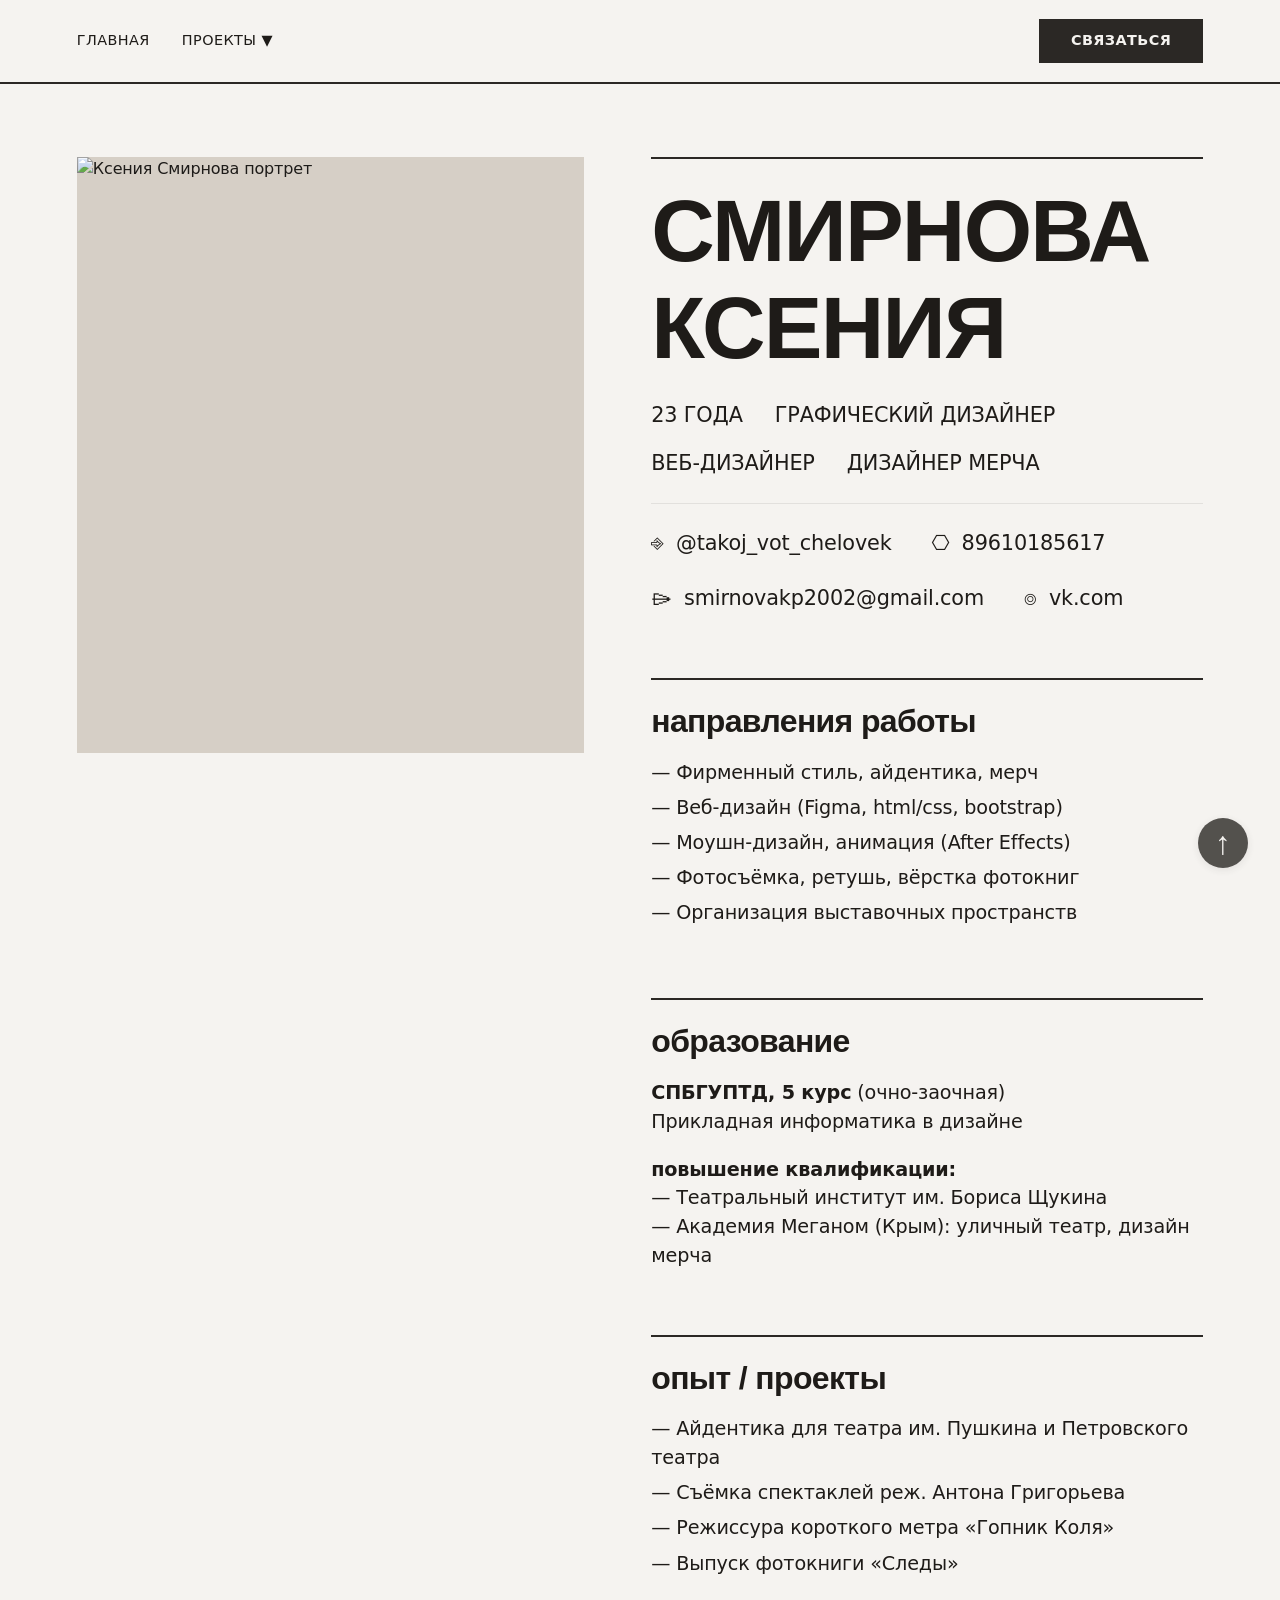
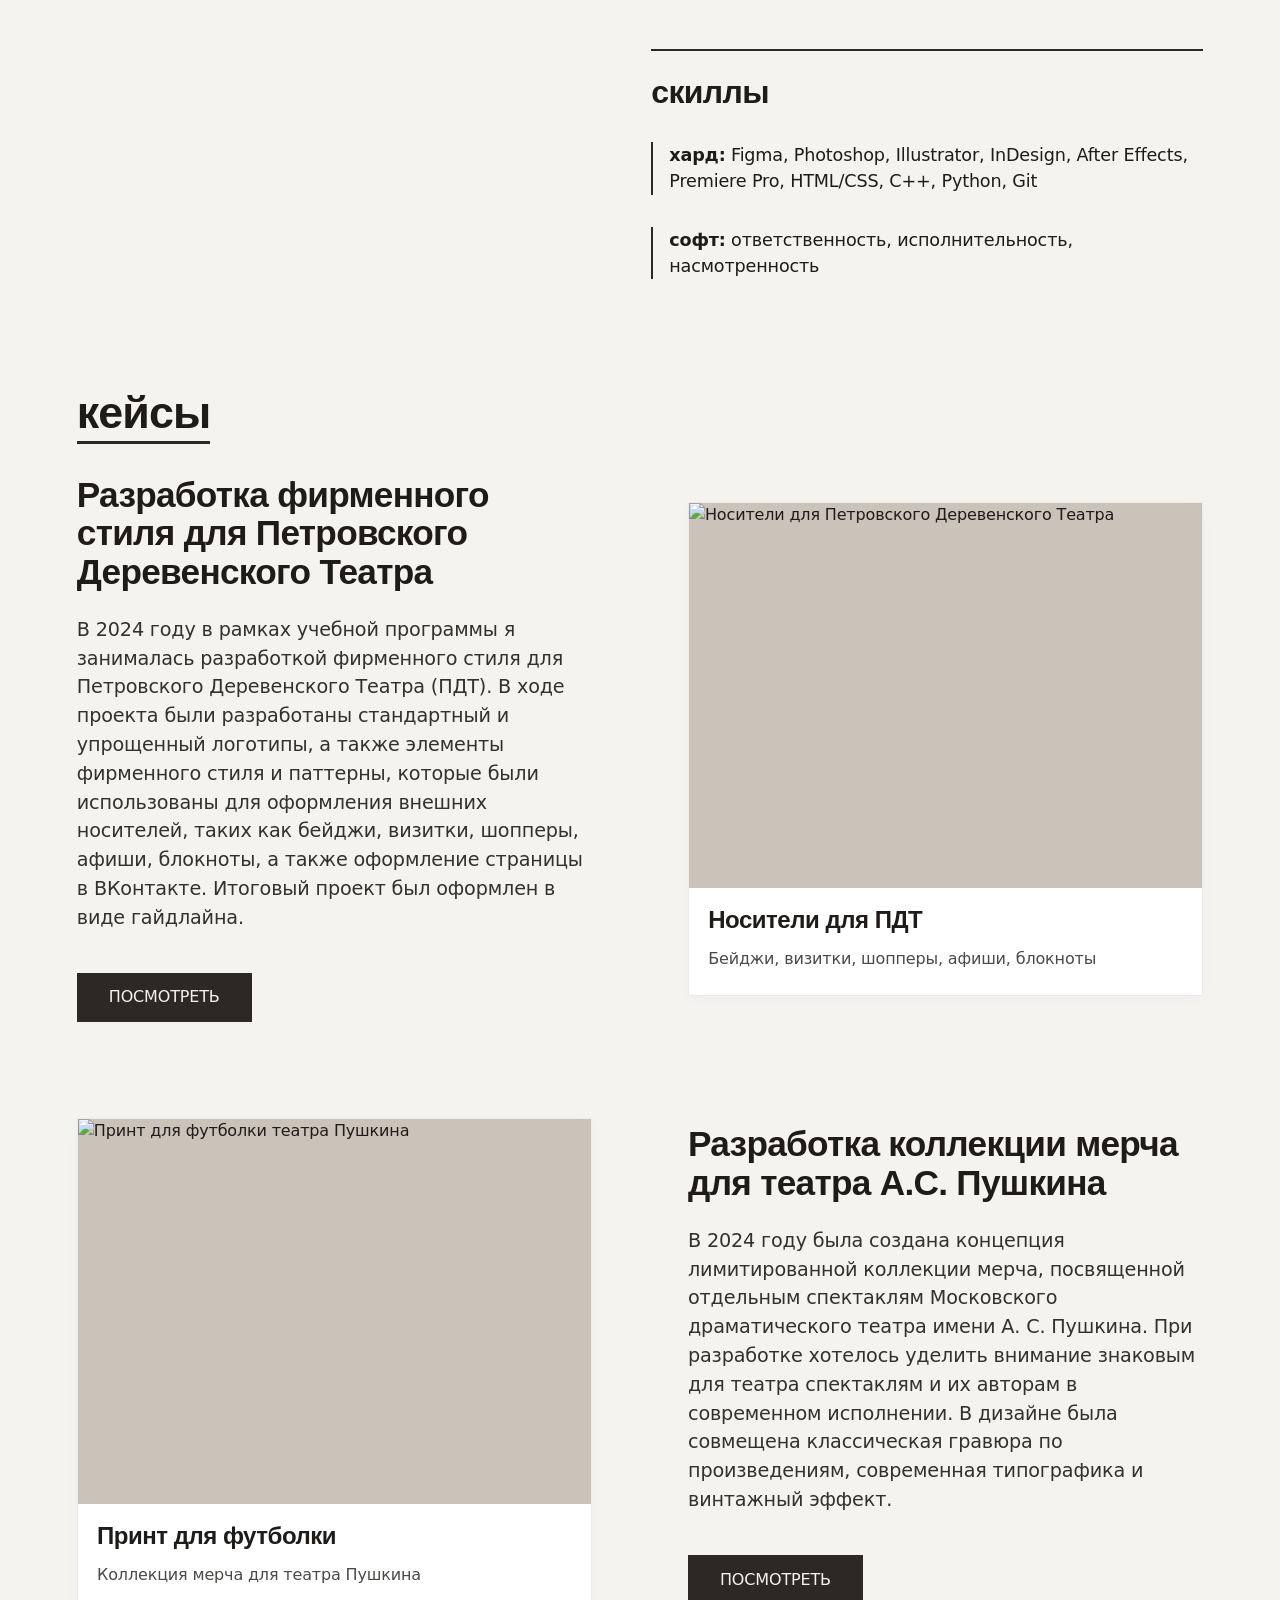
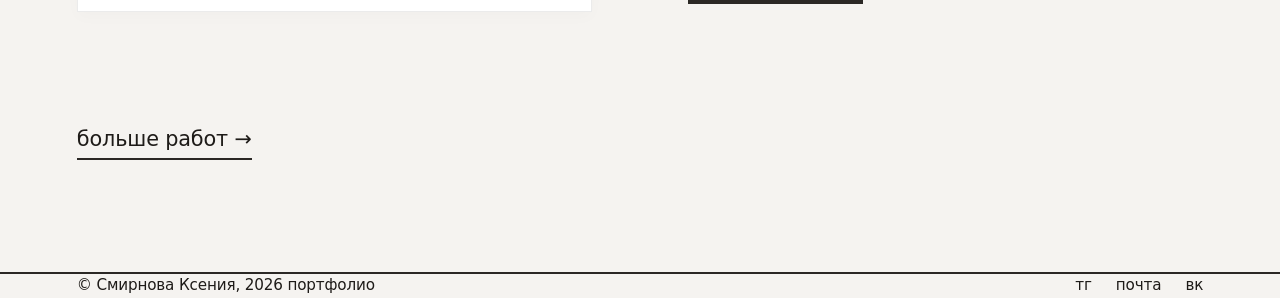
==== commit acf1d722: "Новая версия" ====
--- a/index.html
+++ b/index.html
@@ -9,763 +9,9 @@
     <link rel="stylesheet" href="https://cdn.jsdelivr.net/npm/@fontsource/satoshi@latest/css/satoshi.min.css">
     <link rel="stylesheet" href="https://cdn.jsdelivr.net/npm/@fontsource/space-grotesk@5.0.8/css/space-grotesk.min.css">
 
-    <style>
-        * {
-            margin: 0;
-            padding: 0;
-            box-sizing: border-box;
-        }
-
-        :root {
-            --bg: #f5f3f0;           
-            --text: #1e1b18;
-            --soft-dark: #2b2825;
-            --accent: #9e6b5e;        
-            --card-bg: #ffffff;
-            --border-light: rgba(0,0,0,0.08);
-            --space: clamp(2rem, 6vw, 5rem);
-            --transition: all 0.3s ease-out;
-        }
-
-        body {
-            background-color: var(--bg);
-            color: var(--text);
-            font-family: 'Satoshi', system-ui, -apple-system, 'Segoe UI', Roboto, 'Helvetica Neue', sans-serif;
-            font-weight: 350;
-            line-height: 1.5;
-            -webkit-font-smoothing: antialiased;
-            font-feature-settings: "ss02", "ss03", "kern";
-            letter-spacing: -0.01em;
-        }
-
-        h1, h2, h3, h4 {
-            font-family: 'Space Grotesk', 'Satoshi', sans-serif;
-            font-weight: 600;
-            letter-spacing: -0.02em;
-            line-height: 1.1;
-        }
-
-        h1 {
-            font-size: clamp(3rem, 10vw, 5.5rem);
-            font-weight: 650;
-            text-transform: uppercase;
-            letter-spacing: -0.02em;
-            margin-bottom: 0.3rem;
-        }
-
-        h2 {
-            font-size: clamp(2rem, 5vw, 2.8rem);
-            font-weight: 620;
-            border-bottom: 3px solid var(--soft-dark);
-            padding-bottom: 0.2rem;
-            margin-bottom: 2rem;
-            display: inline-block;
-        }
-
-        h3 {
-            font-size: 1.8rem;
-            font-weight: 600;
-        }
-
-        p, li, address {
-            font-size: 1.2rem;
-            font-style: normal;
-        }
-
-        a {
-            color: currentColor;
-            text-decoration: none;
-            border-bottom: 1px solid transparent;
-            transition: var(--transition);
-        }
-        a:hover {
-            border-bottom-color: var(--accent);
-        }
-
-        img {
-            display: block;
-            width: 100%;
-            height: 100%;
-            object-fit: cover;
-        }
-
-        .container {
-            max-width: 1400px;
-            margin: 0 auto;
-            padding: 0 4vw;
-        }
-
-        /* ===== ХЭДЕР с бургером и выпадающим списком ===== */
-        .header {
-            padding: 1.2rem 4vw;
-            display: flex;
-            justify-content: space-between;
-            align-items: center;
-            border-bottom: 2px solid var(--soft-dark);
-            background: var(--bg);
-            font-weight: 450;
-            text-transform: uppercase;
-            font-size: 0.9rem;
-            letter-spacing: 0.03em;
-            position: relative;
-        }
-
-        .nav-links {
-            display: flex;
-            align-items: center;
-            gap: 2rem;
-        }
-
-        .nav-item {
-            position: relative;
-        }
-
-        .nav-link {
-            border-bottom: none;
-            font-weight: 500;
-            cursor: pointer;
-            display: flex;
-            align-items: center;
-            gap: 0.3rem;
-        }
-        .nav-link:hover {
-            border-bottom: 1px solid var(--soft-dark);
-        }
-
-        /* Выпадающий список */
-        .dropdown {
-            position: absolute;
-            top: 100%;
-            left: 0;
-            min-width: 250px;
-            background: var(--bg);
-            border: 2px solid var(--soft-dark);
-            border-top: none;
-            padding: 0.8rem 0;
-            z-index: 100;
-            opacity: 0;
-            visibility: hidden;
-            transform: translateY(-10px);
-            transition: var(--transition);
-            box-shadow: 0 10px 20px rgba(0,0,0,0.05);
-        }
-
-        .nav-item:hover .dropdown {
-            opacity: 1;
-            visibility: visible;
-            transform: translateY(0);
-        }
-
-        .dropdown a {
-            display: block;
-            padding: 0.6rem 1.5rem;
-            border-bottom: none;
-            white-space: nowrap;
-            text-transform: none;
-            font-size: 0.95rem;
-            transition: background 0.2s;
-        }
-        .dropdown a:hover {
-            background: rgba(0,0,0,0.03);
-            border-bottom: none;
-        }
-
-        .header .contact-btn {
-            background: var(--soft-dark);
-            color: var(--bg);
-            padding: 0.7rem 2rem;
-            border-radius: 0px;
-            font-weight: 550;
-            border: none;
-            transition: var(--transition);
-            cursor: pointer;
-            margin-left: auto;
-        }
-        .header .contact-btn:hover {
-            background: var(--accent);
-            color: white;
-            border-bottom: none;
-        }
-
-        .burger-checkbox {
-            display: none;
-        }
-        .burger-icon {
-            display: none;
-            flex-direction: column;
-            justify-content: space-between;
-            width: 28px;
-            height: 22px;
-            cursor: pointer;
-            z-index: 110;
-        }
-        .burger-icon span {
-            width: 100%;
-            height: 3px;
-            background-color: var(--soft-dark);
-            transition: var(--transition);
-        }
-        .burger-menu {
-            display: none;
-        }
-
-        @media (max-width: 700px) {
-            .nav-links {
-                display: none;
-            }
-            .burger-icon {
-                display: flex;
-            }
-            .burger-checkbox:checked ~ .burger-menu {
-                display: flex;
-                flex-direction: column;
-                position: absolute;
-                top: 100%;
-                left: 0;
-                width: 100%;
-                background: var(--bg);
-                border-bottom: 2px solid var(--soft-dark);
-                padding: 1.5rem 4vw;
-                gap: 1rem;
-                z-index: 100;
-                font-size: 1rem;
-                text-transform: uppercase;
-            }
-            .burger-menu a {
-                border-bottom: none;
-                padding: 0.5rem 0;
-            }
-            .burger-menu .projects-group {
-                display: flex;
-                flex-direction: column;
-                margin-left: 1rem;
-                gap: 0.5rem;
-                text-transform: none;
-                font-size: 0.95rem;
-                border-left: 2px solid var(--border-light);
-                padding-left: 1rem;
-            }
-            .burger-menu a:hover {
-                border-bottom: 1px solid var(--soft-dark);
-            }
-            .burger-menu .contact-btn {
-                display: inline-block;
-                background: var(--soft-dark);
-                color: var(--bg);
-                padding: 0.7rem 1.5rem;
-                margin-top: 0.5rem;
-                text-align: center;
-                border: none;
-                width: fit-content;
-            }
-        }
-
-        /* ===== КНОПКА НАВЕРХ ===== */
-        .to-top {
-            position: fixed;
-            bottom: 2rem;
-            right: 2rem;
-            width: 50px;
-            height: 50px;
-            background: var(--soft-dark);
-            color: var(--bg);
-            border: none;
-            border-radius: 50%;
-            display: flex;
-            align-items: center;
-            justify-content: center;
-            font-size: 1.8rem;
-            cursor: pointer;
-            transition: var(--transition);
-            z-index: 99;
-            opacity: 0.8;
-            box-shadow: 0 2px 10px rgba(0,0,0,0.1);
-        }
-        .to-top:hover {
-            background: var(--accent);
-            opacity: 1;
-            transform: translateY(-3px);
-        }
-        .to-top::after {
-            content: "↑";
-            font-size: 2rem;
-            line-height: 1;
-        }
-
-        /* ===== ДИНАМИЧЕСКАЯ ЧАСТЬ ===== */
-        .dynamic-row {
-            display: flex;
-            align-items: flex-start;
-            gap: 5%;
-            margin: var(--space) 0;
-            min-height: 80vh;
-        }
-
-        .photo-sticky {
-            flex: 1 1 45%;
-            position: sticky;
-            top: 2rem;
-            align-self: flex-start;
-        }
-        .photo-sticky figure {
-            width: 100%;
-            aspect-ratio: 0.9 / 1; 
-            background: #d6cfc6;
-        }
-        .photo-sticky img {
-            width: 100%;
-            height: 100%;
-            object-fit: cover;
-            filter: grayscale(20%);
-        }
-
-        .scroll-text {
-            flex: 1 1 50%;
-            display: flex;
-            flex-direction: column;
-            gap: 4rem;
-        }
-
-        .info-block {
-            border-top: 2px solid var(--soft-dark);
-            padding-top: 1.5rem;
-        }
-        .info-block h3 {
-            font-size: 2rem;
-            margin-bottom: 1.2rem;
-        }
-        .info-block ul {
-            list-style: none;
-        }
-        .info-block li {
-            margin-bottom: 0.4rem;
-            font-size: 1.2rem;
-        }
-
-        .contact-icons {
-            display: flex;
-            flex-wrap: wrap;
-            gap: 1.5rem 2.5rem;
-            margin-top: 1rem;
-        }
-        .contact-icons a {
-            font-size: 1.3rem;
-            border-bottom: none;
-            display: inline-flex;
-            align-items: center;
-            gap: 6px;
-        }
-        .icon-tg::before { content: "⎆"; margin-right: 6px; font-weight: 300; }
-        .icon-phone::before { content: "⎔"; margin-right: 6px; }
-        .icon-email::before { content: "⌲"; margin-right: 6px; }
-        .icon-vk::before { content: "⌾"; margin-right: 6px; }
-
-        .speciality-badge {
-            display: flex;
-            flex-wrap: wrap;
-            gap: 1rem 2rem;
-            margin: 1.5rem 0;
-            font-size: 1.3rem;
-            font-weight: 400;
-            text-transform: uppercase;
-            border-bottom: 1px solid var(--border-light);
-            padding-bottom: 1.5rem;
-        }
-
-        /* ===== КЕЙСЫ ===== */
-        .cases-showcase {
-            margin: 4rem 0;
-        }
-        .case-item {
-            display: flex;
-            gap: 4rem;
-            margin-bottom: 5rem;
-            align-items: center;
-        }
-        .case-item.reverse {
-            flex-direction: row-reverse;
-        }
-        .case-info {
-            flex: 1;
-        }
-        .case-info h3 {
-            font-size: 2.2rem;
-            margin-bottom: 1.5rem;
-        }
-        .case-info p {
-            margin-bottom: 2rem;
-            opacity: 0.9;
-        }
-        .case-visual {
-            flex: 1;
-        }
-        .case-card-custom {
-            background: var(--card-bg);
-            border: 1px solid var(--border-light);
-            padding: 0;
-            box-shadow: 0 5px 15px rgba(0,0,0,0.02);
-        }
-        .case-image-custom {
-            width: 100%;
-            aspect-ratio: 4 / 3;
-            background: #cbc3b9;
-            overflow: hidden;
-        }
-        .case-image-custom img {
-            width: 100%;
-            height: 100%;
-            object-fit: cover;
-            display: block;
-        }
-        .case-card-custom h4 {
-            font-size: 1.5rem;
-            font-weight: 600;
-            padding: 1.2rem 1.2rem 0.8rem;
-        }
-        .case-card-custom p {
-            padding: 0 1.2rem 1.5rem;
-            font-size: 1rem;
-            opacity: 0.8;
-        }
-        .case-btn {
-            background: var(--soft-dark);
-            color: var(--bg);
-            border: none;
-            padding: 0.8rem 2rem;
-            font-size: 1rem;
-            font-weight: 500;
-            text-transform: uppercase;
-            cursor: pointer;
-            transition: var(--transition);
-            display: inline-block;
-            margin-top: 0.5rem;
-            border-radius: 0;
-        }
-        .case-btn:hover {
-            background: var(--accent);
-            color: white;
-        }
-        .more-link {
-            display: inline-block;
-            margin: 1rem 0 3rem;
-            font-size: 1.3rem;
-            font-weight: 500;
-            border-bottom: 2px solid var(--soft-dark);
-            padding-bottom: 0.2rem;
-        }
-        .more-link:hover {
-            border-bottom-color: var(--accent);
-        }
-
-        /* скиллы */
-        .compact-grid {
-            display: grid;
-            grid-template-columns: repeat(auto-fill, minmax(200px, 1fr));
-            gap: 2rem;
-            margin: 2rem 0;
-        }
-        .skill-item {
-            font-size: 1.1rem;
-            border-left: 2px solid var(--soft-dark);
-            padding-left: 1rem;
-        }
-
-        /* форма связи */
-        .contact-form {
-            background: white;
-            border: 1px solid var(--border-light);
-            padding: 2.5rem;
-            margin: 4rem 0 2rem;
-        }
-        .form-row {
-            display: grid;
-            grid-template-columns: 1fr 1fr;
-            gap: 2rem;
-            margin-bottom: 2rem;
-        }
-        .form-group {
-            display: flex;
-            flex-direction: column;
-        }
-        .form-group label {
-            font-weight: 500;
-            margin-bottom: 0.5rem;
-            text-transform: uppercase;
-            font-size: 0.85rem;
-            letter-spacing: 0.02em;
-        }
-        .form-group input,
-        .form-group textarea {
-            background: transparent;
-            border: 1px solid var(--border-light);
-            padding: 0.9rem 1.2rem;
-            font-family: 'Satoshi', sans-serif;
-            font-size: 1.1rem;
-            border-radius: 0;
-            outline: none;
-            transition: var(--transition);
-        }
-        .form-group input:focus,
-        .form-group textarea:focus {
-            border-color: var(--soft-dark);
-        }
-        .form-group textarea {
-            min-height: 120px;
-            resize: vertical;
-        }
-        .submit-btn {
-            background: var(--soft-dark);
-            color: var(--bg);
-            border: none;
-            padding: 1rem 2.5rem;
-            font-size: 1.1rem;
-            font-weight: 500;
-            text-transform: uppercase;
-            cursor: pointer;
-            transition: var(--transition);
-            width: fit-content;
-            border-radius: 0;
-            margin-top: 2rem;
-        }
-        .submit-btn:hover {
-            background: var(--accent);
-        }
-
-        footer {
-            border-top: 2px solid var(--soft-dark);
-            padding: 2rem 0;
-            margin-top: 4rem;
-            display: flex;
-            flex-wrap: wrap;
-            justify-content: space-between;
-            align-items: center;
-            font-size: 0.95rem;
-        }
-
-        /* ===== НАВИГАЦИЯ ПРОЕКТОВ ===== */
-        .project-nav {
-            display: none;
-            justify-content: space-between;
-            align-items: center;
-            margin: 2rem 0 1rem;
-            padding: 1rem 0;
-            border-top: 1px solid var(--border-light);
-            border-bottom: 1px solid var(--border-light);
-        }
-
-        .nav-arrow {
-            font-size: 1.5rem;
-            font-weight: 400;
-            border: 2px solid var(--soft-dark);
-            padding: 0.5rem 1.2rem;
-            transition: var(--transition);
-            cursor: pointer;
-            background: transparent;
-            color: var(--soft-dark);
-            line-height: 1;
-        }
-        .nav-arrow:hover {
-            background: var(--soft-dark);
-            color: var(--bg);
-            border-color: var(--soft-dark);
-        }
-
-        .project-counter {
-            font-size: 1rem;
-            letter-spacing: 0.1em;
-            font-weight: 450;
-        }
-
-        .back-to-main {
-            text-transform: uppercase;
-            font-weight: 500;
-            border-bottom: 2px solid var(--soft-dark);
-            padding-bottom: 0.2rem;
-            margin-bottom: 1rem;
-            display: inline-block;
-        }
-
-        /* ===== СТРАНИЦЫ ПРОЕКТОВ ===== */
-        .project-page {
-            display: none;
-        }
-        .project-page.active {
-            display: block;
-        }
-
-        .main-page.hidden {
-            display: none;
-        }
-
-        .project-header {
-            margin: 2rem 0 2.5rem;
-        }
-        .project-header h1 {
-            text-transform: none;
-            margin-bottom: 1rem;
-        }
-
-        .project-meta {
-            display: flex;
-            flex-wrap: wrap;
-            gap: 2.5rem 4rem;
-            background: var(--card-bg);
-            padding: 1.8rem 2rem;
-            border: 1px solid var(--border-light);
-            margin: 2rem 0;
-            font-size: 1.1rem;
-        }
-
-        .meta-item {
-            display: flex;
-            flex-direction: column;
-        }
-        .meta-label {
-            font-size: 0.8rem;
-            text-transform: uppercase;
-            letter-spacing: 0.04em;
-            opacity: 0.6;
-            font-weight: 500;
-        }
-        .meta-value {
-            font-weight: 500;
-        }
-
-        .project-description {
-            margin: 2.5rem 0;
-            max-width: 800px;
-        }
-
-        .extra-section {
-            margin: 3rem 0;
-            border-left: 3px solid var(--soft-dark);
-            padding-left: 1.8rem;
-        }
-
-        /* ===== УЛУЧШЕННАЯ ГАЛЕРЕЯ ДЛЯ МНОГИХ ФОТО ===== */
-        .project-gallery {
-            display: grid;
-            grid-template-columns: repeat(3, 1fr);
-            gap: 1.5rem;
-            margin: 3rem 0;
-        }
-
-        /* Адаптивность галереи */
-        @media (max-width: 1000px) {
-            .project-gallery {
-                grid-template-columns: repeat(2, 1fr);
-            }
-        }
-
-        @media (max-width: 600px) {
-            .project-gallery {
-                grid-template-columns: 1fr;
-            }
-        }
-
-        .gallery-item {
-            background: var(--card-bg);
-            border: 1px solid var(--border-light);
-            transition: var(--transition);
-            break-inside: avoid;
-        }
-        .gallery-item:hover {
-            transform: translateY(-5px);
-            box-shadow: 0 10px 20px rgba(0,0,0,0.05);
-        }
-
-        .gallery-image {
-            aspect-ratio: 4 / 3;
-            background: #d6cfc6;
-            overflow: hidden;
-        }
-        .gallery-image img {
-            width: 100%;
-            height: 100%;
-            object-fit: cover;
-            transition: transform 0.4s ease;
-        }
-        .gallery-item:hover .gallery-image img {
-            transform: scale(1.03);
-        }
-
-        .gallery-caption {
-            padding: 0.8rem 1rem 1rem;
-            font-size: 0.95rem;
-            opacity: 0.75;
-            border-top: 1px solid var(--border-light);
-        }
-
-        /* Альтернативный вариант галереи для большего количества фото */
-        .gallery-grid {
-            display: grid;
-            grid-template-columns: repeat(auto-fill, minmax(300px, 1fr));
-            gap: 1.5rem;
-            margin: 3rem 0;
-        }
-
-        /* Опционально: кнопка "показать еще" для фото */
-        .gallery-more {
-            text-align: center;
-            margin: 2rem 0;
-        }
-        .gallery-more-btn {
-            background: transparent;
-            border: 2px solid var(--soft-dark);
-            padding: 0.8rem 3rem;
-            font-size: 1rem;
-            font-weight: 500;
-            text-transform: uppercase;
-            cursor: pointer;
-            transition: var(--transition);
-            color: var(--soft-dark);
-        }
-        .gallery-more-btn:hover {
-            background: var(--soft-dark);
-            color: var(--bg);
-        }
-
-        /* Для видео */
-        .gallery-video {
-            width: 100%;
-            aspect-ratio: 16 / 9;
-            background: #d6cfc6;
-        }
-        .gallery-video video {
-            width: 100%;
-            height: 100%;
-            object-fit: cover;
-        }
-
-        @media (max-width: 800px) {
-            .dynamic-row {
-                flex-direction: column;
-                gap: 2rem;
-            }
-            .photo-sticky {
-                position: static;
-                width: 100%;
-                max-width: 500px;
-                margin: 0 auto;
-            }
-            .case-item, .case-item.reverse {
-                flex-direction: column;
-                gap: 2rem;
-            }
-            .form-row {
-                grid-template-columns: 1fr;
-                gap: 1.2rem;
-            }
-            .project-meta {
-                flex-direction: column;
-                gap: 1.2rem;
-            }
-        }
-
-        button, .case-card-custom, .header .contact-btn, .submit-btn, .contact-form {
-            border-radius: 0px;
-        }
-    </style>
+    <!-- Основные стили -->
+    <link rel="stylesheet" href="css/style.css">
+    <link rel="stylesheet" href="css/responsive.css">
 </head>
 <body>
     <!-- ХЭДЕР с выпадающим списком проектов -->
@@ -779,16 +25,16 @@
 
         <div class="nav-links">
             <div class="nav-item">
-                <a href="#" class="nav-link" id="main-page-link">главная</a>
+                <a href="index.html" class="nav-link">главная</a>
             </div>
             <div class="nav-item">
                 <span class="nav-link">проекты ▼</span>
                 <div class="dropdown">
-                    <a href="#project-1" class="project-link" data-project="1">Петровский Деревенский Театр</a>
-                    <a href="#project-2" class="project-link" data-project="2">Мерч театра Пушкина</a>
-                    <a href="#project-3" class="project-link" data-project="3">Проект </a>
-                    <a href="#project-4" class="project-link" data-project="4">Проект </a>
-                    <a href="#project-5" class="project-link" data-project="5">Проект </a>
+                    <a href="projects/project-1.html">Петровский Деревенский Театр</a>
+                    <a href="projects/project-2.html">Мерч театра Пушкина</a>
+                    <a href="projects/project-3.html">Фотокнига «Следы»</a>
+                    <a href="projects/project-4.html">Короткий метр «Гопник Коля»</a>
+                    <a href="projects/project-5.html">Выставка «Грани»</a>
                 </div>
             </div>
         </div>
@@ -796,32 +42,20 @@
         <a href="#contact-section" class="contact-btn" id="contact-header">связаться</a>
 
         <div class="burger-menu">
-            <a href="#" class="main-page-link">главная</a>
+            <a href="index.html">главная</a>
             <div class="projects-group">
                 <span style="font-weight:600; margin-bottom:0.3rem;">проекты:</span>
-                <a href="#project-1" class="project-link" data-project="1">Петровский Деревенский Театр</a>
-                <a href="#project-2" class="project-link" data-project="2">Мерч театра Пушкина</a>
-                <a href="#project-3" class="project-link" data-project="3">Проект </a>
-                <a href="#project-4" class="project-link" data-project="4">Проект </a>
-                <a href="#project-5" class="project-link" data-project="5">Проект </a>
+                <a href="projects/project-1.html">Петровский Деревенский Театр</a>
+                <a href="projects/project-2.html">Мерч театра Пушкина</a>
+                <a href="projects/project-3.html">Фотокнига «Следы»</a>
+                <a href="projects/project-4.html">Короткий метр «Гопник Коля»</a>
+                <a href="projects/project-5.html">Выставка «Грани»</a>
             </div>
             <a href="#contact-section" class="contact-btn" id="burger-contact">связаться</a>
         </div>
     </header>
 
     <main>
-        <!-- НАВИГАЦИЯ МЕЖДУ ПРОЕКТАМИ -->
-        <div class="container">
-            <div class="project-nav" id="project-nav">
-                <button class="nav-arrow" id="prevProject" aria-label="Предыдущий проект">←</button>
-                <span class="project-counter" id="projectCounter">1 / 5</span>
-                <button class="nav-arrow" id="nextProject" aria-label="Следующий проект">→</button>
-            </div>
-            <div style="margin-bottom: 1rem;" id="back-link-container">
-                <a href="#" class="back-to-main" id="showAllLink">← ко всем проектам</a>
-            </div>
-        </div>
-
         <!-- ГЛАВНАЯ СТРАНИЦА -->
         <div id="main-page" class="main-page">
             <!-- ДИНАМИЧЕСКИЙ БЛОК: фото + текст -->
@@ -933,314 +167,9 @@
                     </div>
                 </div>
 
-                <a href="#" class="more-link">больше работ →</a>
+                <a href="#" class="more-link" id="more-works-link">больше работ →</a>
             </div>
 
-            <!-- ФОРМА СВЯЗИ -->
-            <div class="container" id="contact-section">
-                <h2>напишите мне</h2>
-                <div class="contact-form">
-                    <form action="#" method="post">
-                        <div class="form-row">
-                            <div class="form-group">
-                                <label for="name">имя</label>
-                                <input type="text" id="name" name="name" placeholder="Анна">
-                            </div>
-                            <div class="form-group">
-                                <label for="contact">телефон / telegram</label>
-                                <input type="text" id="contact" name="contact" placeholder="@username или +7">
-                            </div>
-                        </div>
-                        <div class="form-group">
-                            <label for="message">сообщение</label>
-                            <textarea id="message" name="message" placeholder="Здравствуйте, хочу обсудить проект..."></textarea>
-                        </div>
-                        <button type="submit" class="submit-btn">отправить</button>
-                    </form>
-                </div>
-            </div>
-        </div>
-
-        <!-- ПРОЕКТ 1: Петровский Деревенский Театр (с множеством фото) -->
-        <div id="project-1" class="project-page container">
-            <div class="project-header">
-                <h1>Петровский Деревенский Театр</h1>
-            </div>
-            <div class="project-meta">
-                <div class="meta-item"><span class="meta-label">год</span><span class="meta-value">2024</span></div>
-                <div class="meta-item"><span class="meta-label">участники</span><span class="meta-value">Ксения Смирнова</span></div>
-                <div class="meta-item"><span class="meta-label">заказчик</span><span class="meta-value">Петровский Деревенский Театр</span></div>
-                <div class="meta-item"><span class="meta-label">инструменты</span><span class="meta-value">Illustrator, Photoshop, Figma</span></div>
-            </div>
-            <div class="project-description">
-                <p>Разработка полного фирменного стиля для деревенского театра. Созданы логотип, паттерны, система носителей: бейджи, визитки, шопперы, афиши, блокноты, оформление сообщества ВК. Итогом стал гайдлайн по использованию айдентики.</p>
-            </div>
-            
-            <!-- ГАЛЕРЕЯ С МНОЖЕСТВОМ ФОТО -->
-            <div class="project-gallery">
-                <div class="gallery-item">
-                    <div class="gallery-image">
-                        <img src="https://sun9-11.userapi.com/s/v1/ig2/9PiQu-kpqCGtjzjyNcakyy0mfdN2wp7KyVQ81eAjFetHy-RfJmOVFOb_cmVQKaXtfVmjRUei0l2rOzspthQSyipe.jpg?quality=95&as=32x30,48x44,72x67,108x100,160x148,240x222,360x333,480x444,540x500,580x537&from=bu&cs=580x0" alt="Логотип ПДТ">
-                    </div>
-                    <div class="gallery-caption">Все носители</div>
-                </div>
-                <div class="gallery-item">
-                    <div class="gallery-image">
-                        <img src="data:image/svg+xml,%3Csvg xmlns='http://www.w3.org/2000/svg' width='400' height='300' viewBox='0 0 400 300'%3E%3Crect width='400' height='300' fill='%23d2c5b6'/%3E%3Ctext x='50%' y='50%' font-family='Satoshi' font-size='18' fill='%232b2825' text-anchor='middle' dy='.3em'%3EПаттерн 1%3C/text%3E%3C/svg%3E" alt="Паттерн 1">
-                    </div>
-                    <div class="gallery-caption">Основной логотип</div>
-                </div>
-                <div class="gallery-item">
-                    <div class="gallery-image">
-                        <img src="data:image/svg+xml,%3Csvg xmlns='http://www.w3.org/2000/svg' width='400' height='300' viewBox='0 0 400 300'%3E%3Crect width='400' height='300' fill='%23c7bcaf'/%3E%3Ctext x='50%' y='50%' font-family='Satoshi' font-size='18' fill='%232b2825' text-anchor='middle' dy='.3em'%3EПаттерн 2%3C/text%3E%3C/svg%3E" alt="Паттерн 2">
-                    </div>
-                    <div class="gallery-caption">Орнаментальный паттерн</div>
-                </div>
-                <div class="gallery-item">
-                    <div class="gallery-image">
-                        <img src="data:image/svg+xml,%3Csvg xmlns='http://www.w3.org/2000/svg' width='400' height='300' viewBox='0 0 400 300'%3E%3Crect width='400' height='300' fill='%23b9afa4'/%3E%3Ctext x='50%' y='50%' font-family='Satoshi' font-size='18' fill='%232b2825' text-anchor='middle' dy='.3em'%3EБейджи%3C/text%3E%3C/svg%3E" alt="Бейджи">
-                    </div>
-                    <div class="gallery-caption">Бейджи для сотрудников</div>
-                </div>
-                <div class="gallery-item">
-                    <div class="gallery-image">
-                        <img src="data:image/svg+xml,%3Csvg xmlns='http://www.w3.org/2000/svg' width='400' height='300' viewBox='0 0 400 300'%3E%3Crect width='400' height='300' fill='%23aca094'/%3E%3Ctext x='50%' y='50%' font-family='Satoshi' font-size='18' fill='%232b2825' text-anchor='middle' dy='.3em'%3EВизитки%3C/text%3E%3C/svg%3E" alt="Визитки">
-                    </div>
-                    <div class="gallery-caption">Визитки двухсторонние</div>
-                </div>
-                <div class="gallery-item">
-                    <div class="gallery-image">
-                        <img src="data:image/svg+xml,%3Csvg xmlns='http://www.w3.org/2000/svg' width='400' height='300' viewBox='0 0 400 300'%3E%3Crect width='400' height='300' fill='%239e8f81'/%3E%3Ctext x='50%' y='50%' font-family='Satoshi' font-size='18' fill='%23f5f3f0' text-anchor='middle' dy='.3em'%3EШопперы%3C/text%3E%3C/svg%3E" alt="Шопперы">
-                    </div>
-                    <div class="gallery-caption">Шопперы с паттерном</div>
-                </div>
-                <div class="gallery-item">
-                    <div class="gallery-image">
-                        <img src="data:image/svg+xml,%3Csvg xmlns='http://www.w3.org/2000/svg' width='400' height='300' viewBox='0 0 400 300'%3E%3Crect width='400' height='300' fill='%23908173'/%3E%3Ctext x='50%' y='50%' font-family='Satoshi' font-size='18' fill='%23f5f3f0' text-anchor='middle' dy='.3em'%3EАфиши%3C/text%3E%3C/svg%3E" alt="Афиши">
-                    </div>
-                    <div class="gallery-caption">Серия афиш</div>
-                </div>
-                <div class="gallery-item">
-                    <div class="gallery-image">
-                        <img src="data:image/svg+xml,%3Csvg xmlns='http://www.w3.org/2000/svg' width='400' height='300' viewBox='0 0 400 300'%3E%3Crect width='400' height='300' fill='%23837465'/%3E%3Ctext x='50%' y='50%' font-family='Satoshi' font-size='18' fill='%23f5f3f0' text-anchor='middle' dy='.3em'%3EБлокноты%3C/text%3E%3C/svg%3E" alt="Блокноты">
-                    </div>
-                    <div class="gallery-caption">Брендированные блокноты</div>
-                </div>
-                <div class="gallery-item">
-                    <div class="gallery-image">
-                        <img src="data:image/svg+xml,%3Csvg xmlns='http://www.w3.org/2000/svg' width='400' height='300' viewBox='0 0 400 300'%3E%3Crect width='400' height='300' fill='%23756557'/%3E%3Ctext x='50%' y='50%' font-family='Satoshi' font-size='18' fill='%23f5f3f0' text-anchor='middle' dy='.3em'%3EГайдлайн%3C/text%3E%3C/svg%3E" alt="Гайдлайн">
-                    </div>
-                    <div class="gallery-caption">Страница гайдлайна</div>
-                </div>
-            </div>
-            
-            <!-- Дополнительная секция с видео/анимацией -->
-            <div class="extra-section">
-                <h3>видеопрезентация</h3>
-                <div class="gallery-video">
-                    <video controls poster="data:image/svg+xml,%3Csvg xmlns='http://www.w3.org/2000/svg' width='800' height='450' viewBox='0 0 800 450'%3E%3Crect width='800' height='450' fill='%235a4f46'/%3E%3Ctext x='50%' y='50%' font-family='Satoshi' font-size='24' fill='%23f5f3f0' text-anchor='middle' dy='.3em'%3EВидео презентация ПДТ%3C/text%3E%3C/svg%3E">
-                        <source src="#" type="video/mp4">
-                    </video>
-                </div>
-            </div>
-        </div>
-
-        <!-- ПРОЕКТ 2: Мерч театра Пушкина (с множеством фото) -->
-        <div id="project-2" class="project-page container">
-            <div class="project-header">
-                <h1>Коллекция мерча для театра им. Пушкина</h1>
-            </div>
-            <div class="project-meta">
-                <div class="meta-item"><span class="meta-label">год</span><span class="meta-value">2024</span></div>
-                <div class="meta-item"><span class="meta-label">участники</span><span class="meta-value">индивидуальный проект</span></div>
-                <div class="meta-item"><span class="meta-label">заказчик</span><span class="meta-value">Театр имени А.С. Пушкина</span></div>
-                <div class="meta-item"><span class="meta-label">инструменты</span><span class="meta-value">Illustrator, Photoshop, After Effects</span></div>
-            </div>
-            <div class="project-description">
-                <p>Лимитированная коллекция мерча, посвященная знаковым спектаклям. В дизайне совмещена классическая гравюра, современная типографика и винтажные эффекты. Разработаны принты для футболок, толстовок, шопперов и плакатов.</p>
-            </div>
-            
-            <!-- ГАЛЕРЕЯ -->
-            <div class="project-gallery">
-                <div class="gallery-item">
-                    <div class="gallery-image">
-                        <img src="https://sun9-51.userapi.com/s/v1/ig2/tmoqNJxoz_5ybUsUxTCZ4HlJ5MAkQ4DkenJ5aIWkdZTyuQEMEF-MzliJOFHaOfP19Yyt2mIvdHuKn8NzPswfjx2C.jpg?quality=95&as=32x30,48x45,72x67,108x101,160x149,240x223,360x335,480x447,540x503,580x540&from=bu&cs=580x0" alt="Принт Пиковая дама">
-                    </div>
-                    <div class="gallery-caption">Футболка «Аленький цветочек»</div>
-                </div>
-                <div class="gallery-item">
-                    <div class="gallery-image">
-                        <img src="data:image/svg+xml,%3Csvg xmlns='http://www.w3.org/2000/svg' width='400' height='300' viewBox='0 0 400 300'%3E%3Crect width='400' height='300' fill='%23b7a99a'/%3E%3Ctext x='50%' y='50%' font-family='Satoshi' font-size='18' fill='%232b2825' text-anchor='middle' dy='.3em'%3EПринт Евгений Онегин%3C/text%3E%3C/svg%3E" alt="Принт Онегин">
-                    </div>
-                    <div class="gallery-caption">Худи «Евгений Онегин»</div>
-                </div>
-                <div class="gallery-item">
-                    <div class="gallery-image">
-                        <img src="data:image/svg+xml,%3Csvg xmlns='http://www.w3.org/2000/svg' width='400' height='300' viewBox='0 0 400 300'%3E%3Crect width='400' height='300' fill='%23cbbeb0'/%3E%3Ctext x='50%' y='50%' font-family='Satoshi' font-size='18' fill='%232b2825' text-anchor='middle' dy='.3em'%3EШоппер%3C/text%3E%3C/svg%3E" alt="Шоппер">
-                    </div>
-                    <div class="gallery-caption">Шоппер с панорамой</div>
-                </div>
-                <div class="gallery-item">
-                    <div class="gallery-image">
-                        <img src="data:image/svg+xml,%3Csvg xmlns='http://www.w3.org/2000/svg' width='400' height='300' viewBox='0 0 400 300'%3E%3Crect width='400' height='300' fill='%23a59788'/%3E%3Ctext x='50%' y='50%' font-family='Satoshi' font-size='18' fill='%232b2825' text-anchor='middle' dy='.3em'%3EПлакат%3C/text%3E%3C/svg%3E" alt="Плакат">
-                    </div>
-                    <div class="gallery-caption">Плакат коллекции</div>
-                </div>
-                <div class="gallery-item">
-                    <div class="gallery-image">
-                        <img src="data:image/svg+xml,%3Csvg xmlns='http://www.w3.org/2000/svg' width='400' height='300' viewBox='0 0 400 300'%3E%3Crect width='400' height='300' fill='%23988879'/%3E%3Ctext x='50%' y='50%' font-family='Satoshi' font-size='18' fill='%232b2825' text-anchor='middle' dy='.3em'%3EЗначок%3C/text%3E%3C/svg%3E" alt="Значок">
-                    </div>
-                    <div class="gallery-caption">Значки с персонажами</div>
-                </div>
-                <div class="gallery-item">
-                    <div class="gallery-image">
-                        <img src="data:image/svg+xml,%3Csvg xmlns='http://www.w3.org/2000/svg' width='400' height='300' viewBox='0 0 400 300'%3E%3Crect width='400' height='300' fill='%238a7b6b'/%3E%3Ctext x='50%' y='50%' font-family='Satoshi' font-size='18' fill='%23f5f3f0' text-anchor='middle' dy='.3em'%3EОткрытки%3C/text%3E%3C/svg%3E" alt="Открытки">
-                    </div>
-                    <div class="gallery-caption">Набор открыток</div>
-                </div>
-            </div>
-        </div>
-
-        <!-- ПРОЕКТ 3: Фотокнига «Следы» -->
-        <div id="project-3" class="project-page container">
-            <div class="project-header">
-                <h1>Фотокнига «Следы»</h1>
-            </div>
-            <div class="project-meta">
-                <div class="meta-item"><span class="meta-label">год</span><span class="meta-value">2023</span></div>
-                <div class="meta-item"><span class="meta-label">участники</span><span class="meta-value">индивидуальный проект</span></div>
-                <div class="meta-item"><span class="meta-label">инструменты</span><span class="meta-value">Lightroom, InDesign, Photoshop</span></div>
-                <div class="meta-item"><span class="meta-label">материалы</span><span class="meta-value">Munken Polar, мягкий переплет</span></div>
-            </div>
-            <div class="project-description">
-                <p>Авторская фотокнига из серии чёрно-белых снимков, сделанных в малых городах России. Верстка, ретушь, подбор бумаги и печать выполнены лично. Тираж 10 экземпляров.</p>
-            </div>
-            
-            <!-- ГАЛЕРЕЯ -->
-            <div class="project-gallery">
-                <div class="gallery-item">
-                    <div class="gallery-image">
-                        <img src="data:image/svg+xml,%3Csvg xmlns='http://www.w3.org/2000/svg' width='400' height='300' viewBox='0 0 400 300'%3E%3Crect width='400' height='300' fill='%238d8072'/%3E%3Ctext x='50%' y='50%' font-family='Satoshi' font-size='18' fill='%23f5f3f0' text-anchor='middle' dy='.3em'%3EОбложка%3C/text%3E%3C/svg%3E" alt="Обложка">
-                    </div>
-                    <div class="gallery-caption">Обложка с тиснением</div>
-                </div>
-                <div class="gallery-item">
-                    <div class="gallery-image">
-                        <img src="data:image/svg+xml,%3Csvg xmlns='http://www.w3.org/2000/svg' width='400' height='300' viewBox='0 0 400 300'%3E%3Crect width='400' height='300' fill='%239f9284'/%3E%3Ctext x='50%' y='50%' font-family='Satoshi' font-size='18' fill='%23f5f3f0' text-anchor='middle' dy='.3em'%3EРазворот 1%3C/text%3E%3C/svg%3E" alt="Разворот 1">
-                    </div>
-                    <div class="gallery-caption">Разворот с городским пейзажем</div>
-                </div>
-                <div class="gallery-item">
-                    <div class="gallery-image">
-                        <img src="data:image/svg+xml,%3Csvg xmlns='http://www.w3.org/2000/svg' width='400' height='300' viewBox='0 0 400 300'%3E%3Crect width='400' height='300' fill='%23b1a495'/%3E%3Ctext x='50%' y='50%' font-family='Satoshi' font-size='18' fill='%232b2825' text-anchor='middle' dy='.3em'%3EРазворот 2%3C/text%3E%3C/svg%3E" alt="Разворот 2">
-                    </div>
-                    <div class="gallery-caption">Портретная серия</div>
-                </div>
-            </div>
-        </div>
-
-        <!-- ПРОЕКТ 4: Короткий метр «Гопник Коля» -->
-        <div id="project-4" class="project-page container">
-            <div class="project-header">
-                <h1>Короткий метр «Гопник Коля»</h1>
-            </div>
-            <div class="project-meta">
-                <div class="meta-item"><span class="meta-label">год</span><span class="meta-value">2023</span></div>
-                <div class="meta-item"><span class="meta-label">участники</span><span class="meta-value">Ксения Смирнова, Иван Петров, Павел Соколов</span></div>
-                <div class="meta-item"><span class="meta-label">показы</span><span class="meta-value">Фестиваль «ПитерКино», диплом</span></div>
-                <div class="meta-item"><span class="meta-label">инструменты</span><span class="meta-value">Premiere Pro, After Effects, DaVinci</span></div>
-            </div>
-            <div class="project-description">
-                <p>Режиссура и монтаж короткометражного фильма. Участие в написании сценария, подбор локаций, работа с актерами. Постпродакшн, цветокоррекция, сведение звука.</p>
-            </div>
-            
-            <!-- ГАЛЕРЕЯ С ВИДЕО -->
-            <div class="project-gallery">
-                <div class="gallery-item">
-                    <div class="gallery-image">
-                        <img src="data:image/svg+xml,%3Csvg xmlns='http://www.w3.org/2000/svg' width='400' height='300' viewBox='0 0 400 300'%3E%3Crect width='400' height='300' fill='%236d6257'/%3E%3Ctext x='50%' y='50%' font-family='Satoshi' font-size='18' fill='%23f5f3f0' text-anchor='middle' dy='.3em'%3EКадр 1%3C/text%3E%3C/svg%3E" alt="Кадр 1">
-                    </div>
-                    <div class="gallery-caption">Кадр из фильма</div>
-                </div>
-                <div class="gallery-item">
-                    <div class="gallery-image">
-                        <img src="data:image/svg+xml,%3Csvg xmlns='http://www.w3.org/2000/svg' width='400' height='300' viewBox='0 0 400 300'%3E%3Crect width='400' height='300' fill='%235a4f44'/%3E%3Ctext x='50%' y='50%' font-family='Satoshi' font-size='18' fill='%23f5f3f0' text-anchor='middle' dy='.3em'%3EКадр 2%3C/text%3E%3C/svg%3E" alt="Кадр 2">
-                    </div>
-                    <div class="gallery-caption">Сцена в городе</div>
-                </div>
-                <div class="gallery-item">
-                    <div class="gallery-image">
-                        <img src="data:image/svg+xml,%3Csvg xmlns='http://www.w3.org/2000/svg' width='400' height='300' viewBox='0 0 400 300'%3E%3Crect width='400' height='300' fill='%234d4237'/%3E%3Ctext x='50%' y='50%' font-family='Satoshi' font-size='18' fill='%23f5f3f0' text-anchor='middle' dy='.3em'%3EЗа кулисами%3C/text%3E%3C/svg%3E" alt="За кулисами">
-                    </div>
-                    <div class="gallery-caption">Процесс съемок</div>
-                </div>
-                <div class="gallery-item">
-                    <div class="gallery-image">
-                        <div class="gallery-video" style="aspect-ratio:4/3;">
-                            <video controls poster="data:image/svg+xml,%3Csvg xmlns='http://www.w3.org/2000/svg' width='400' height='300' viewBox='0 0 400 300'%3E%3Crect width='400' height='300' fill='%233d3329'/%3E%3Ctext x='50%' y='50%' font-family='Satoshi' font-size='18' fill='%23f5f3f0' text-anchor='middle' dy='.3em'%3EТрейлер%3C/text%3E%3C/svg%3E">
-                                <source src="#" type="video/mp4">
-                            </video>
-                        </div>
-                    </div>
-                    <div class="gallery-caption">Трейлер фильма</div>
-                </div>
-            </div>
-        </div>
-
-        <!-- ПРОЕКТ 5: Выставка «Грани» -->
-        <div id="project-5" class="project-page container">
-            <div class="project-header">
-                <h1>Выставка «Грани»</h1>
-            </div>
-            <div class="project-meta">
-                <div class="meta-item"><span class="meta-label">год</span><span class="meta-value">2024</span></div>
-                <div class="meta-item"><span class="meta-label">участники</span><span class="meta-value">Ксения Смирнова, Мария Лебедева, Алиса Федорова</span></div>
-                <div class="meta-item"><span class="meta-label">площадка</span><span class="meta-value">Молодежный центр «Пространство»</span></div>
-                <div class="meta-item"><span class="meta-label">инструменты</span><span class="meta-value">Figma, Illustrator, Archicad</span></div>
-            </div>
-            <div class="project-description">
-                <p>Разработка концепции выставки молодых художников, зонирование, графическое сопровождение (афиша, навигация, этикетаж). Участие в монтаже и координации.</p>
-            </div>
-            
-            <!-- ГАЛЕРЕЯ -->
-            <div class="project-gallery">
-                <div class="gallery-item">
-                    <div class="gallery-image">
-                        <img src="data:image/svg+xml,%3Csvg xmlns='http://www.w3.org/2000/svg' width='400' height='300' viewBox='0 0 400 300'%3E%3Crect width='400' height='300' fill='%23908173'/%3E%3Ctext x='50%' y='50%' font-family='Satoshi' font-size='18' fill='%23f5f3f0' text-anchor='middle' dy='.3em'%3EПлан выставки%3C/text%3E%3C/svg%3E" alt="План">
-                    </div>
-                    <div class="gallery-caption">План зонирования</div>
-                </div>
-                <div class="gallery-item">
-                    <div class="gallery-image">
-                        <img src="data:image/svg+xml,%3Csvg xmlns='http://www.w3.org/2000/svg' width='400' height='300' viewBox='0 0 400 300'%3E%3Crect width='400' height='300' fill='%239e8d7d'/%3E%3Ctext x='50%' y='50%' font-family='Satoshi' font-size='18' fill='%23f5f3f0' text-anchor='middle' dy='.3em'%3EОткрытие%3C/text%3E%3C/svg%3E" alt="Открытие">
-                    </div>
-                    <div class="gallery-caption">Фото с открытия</div>
-                </div>
-                <div class="gallery-item">
-                    <div class="gallery-image">
-                        <img src="data:image/svg+xml,%3Csvg xmlns='http://www.w3.org/2000/svg' width='400' height='300' viewBox='0 0 400 300'%3E%3Crect width='400' height='300' fill='%23837465'/%3E%3Ctext x='50%' y='50%' font-family='Satoshi' font-size='18' fill='%23f5f3f0' text-anchor='middle' dy='.3em'%3EКаталог%3C/text%3E%3C/svg%3E" alt="Каталог">
-                    </div>
-                    <div class="gallery-caption">Каталог выставки</div>
-                </div>
-                <div class="gallery-item">
-                    <div class="gallery-image">
-                        <img src="data:image/svg+xml,%3Csvg xmlns='http://www.w3.org/2000/svg' width='400' height='300' viewBox='0 0 400 300'%3E%3Crect width='400' height='300' fill='%236b5d4f'/%3E%3Ctext x='50%' y='50%' font-family='Satoshi' font-size='18' fill='%23f5f3f0' text-anchor='middle' dy='.3em'%3EНавигация%3C/text%3E%3C/svg%3E" alt="Навигация">
-                    </div>
-                    <div class="gallery-caption">Система навигации</div>
-                </div>
-                <div class="gallery-item">
-                    <div class="gallery-image">
-                        <img src="data:image/svg+xml,%3Csvg xmlns='http://www.w3.org/2000/svg' width='400' height='300' viewBox='0 0 400 300'%3E%3Crect width='400' height='300' fill='%235a4c3e'/%3E%3Ctext x='50%' y='50%' font-family='Satoshi' font-size='18' fill='%23f5f3f0' text-anchor='middle' dy='.3em'%3EЭтикетаж%3C/text%3E%3C/svg%3E" alt="Этикетаж">
-                    </div>
-                    <div class="gallery-caption">Этикетаж для работ</div>
-                </div>
-                <div class="gallery-item">
-                    <div class="gallery-image">
-                        <img src="data:image/svg+xml,%3Csvg xmlns='http://www.w3.org/2000/svg' width='400' height='300' viewBox='0 0 400 300'%3E%3Crect width='400' height='300' fill='%234c3f32'/%3E%3Ctext x='50%' y='50%' font-family='Satoshi' font-size='18' fill='%23f5f3f0' text-anchor='middle' dy='.3em'%3EАфиша%3C/text%3E%3C/svg%3E" alt="Афиша">
-                    </div>
-                    <div class="gallery-caption">Афиша выставки</div>
-                </div>
-            </div>
         </div>
     </main>
 
@@ -1257,141 +186,6 @@
         </div>
     </footer>
 
-    <script>
-        (function() {
-            // Текущий год в футере
-            document.getElementById('current-year').textContent = new Date().getFullYear();
-
-            // Элементы
-            const mainPage = document.getElementById('main-page');
-            const projectPages = document.querySelectorAll('.project-page');
-            const projectNav = document.getElementById('project-nav');
-            const backLinkContainer = document.getElementById('back-link-container');
-            const counterSpan = document.getElementById('projectCounter');
-            const prevBtn = document.getElementById('prevProject');
-            const nextBtn = document.getElementById('nextProject');
-            const showAllLink = document.getElementById('showAllLink');
-            const toTopBtn = document.getElementById('toTopBtn');
-            
-            const projects = ['project-1', 'project-2', 'project-3', 'project-4', 'project-5'];
-            let currentIndex = 0;
-
-            // Показать главную
-            function showMainPage() {
-                mainPage.classList.remove('hidden');
-                projectPages.forEach(page => page.classList.remove('active'));
-                projectNav.style.display = 'none';
-                backLinkContainer.style.display = 'none';
-                window.location.hash = '';
-            }
-
-            // Показать проект
-            function showProject(index) {
-                if (index < 0) index = projects.length - 1;
-                if (index >= projects.length) index = 0;
-                currentIndex = index;
-
-                mainPage.classList.add('hidden');
-                projectPages.forEach(page => page.classList.remove('active'));
-                document.getElementById(projects[currentIndex]).classList.add('active');
-                
-                projectNav.style.display = 'flex';
-                backLinkContainer.style.display = 'block';
-                counterSpan.textContent = (currentIndex + 1) + ' / ' + projects.length;
-                window.location.hash = projects[currentIndex];
-                
-                // Прокрутка вверх при открытии проекта
-                window.scrollTo({ top: 0, behavior: 'smooth' });
-            }
-
-            // Навигация
-            prevBtn.addEventListener('click', () => showProject(currentIndex - 1));
-            nextBtn.addEventListener('click', () => showProject(currentIndex + 1));
-            
-            showAllLink.addEventListener('click', (e) => {
-                e.preventDefault();
-                showMainPage();
-            });
-
-            // Ссылки на проекты
-            document.querySelectorAll('.project-link').forEach(link => {
-                link.addEventListener('click', function(e) {
-                    e.preventDefault();
-                    const projectNum = this.getAttribute('data-project');
-                    if (projectNum) showProject(parseInt(projectNum) - 1);
-                    document.getElementById('burger-toggle').checked = false;
-                });
-            });
-
-            // Главная ссылка
-            document.getElementById('main-page-link').addEventListener('click', (e) => {
-                e.preventDefault();
-                showMainPage();
-            });
-            document.querySelectorAll('.main-page-link').forEach(link => {
-                link.addEventListener('click', (e) => {
-                    e.preventDefault();
-                    showMainPage();
-                    document.getElementById('burger-toggle').checked = false;
-                });
-            });
-
-            // Связаться
-            function scrollToContact() {
-                showMainPage();
-                setTimeout(() => {
-                    document.getElementById('contact-section').scrollIntoView({ behavior: 'smooth' });
-                }, 100);
-            }
-            document.getElementById('contact-header').addEventListener('click', (e) => {
-                e.preventDefault();
-                scrollToContact();
-            });
-            document.getElementById('burger-contact').addEventListener('click', (e) => {
-                e.preventDefault();
-                scrollToContact();
-                document.getElementById('burger-toggle').checked = false;
-            });
-
-            // Кнопка наверх
-            toTopBtn.addEventListener('click', () => {
-                window.scrollTo({ top: 0, behavior: 'smooth' });
-            });
-
-            // Якорные ссылки на главной
-            document.querySelectorAll('#main-page a[href^="#"]').forEach(anchor => {
-                anchor.addEventListener('click', function(e) {
-                    e.preventDefault();
-                    const targetId = this.getAttribute('href');
-                    if (targetId === '#') return;
-                    const targetEl = document.querySelector(targetId);
-                    if (targetEl) {
-                        targetEl.scrollIntoView({ behavior: 'smooth' });
-                        document.getElementById('burger-toggle').checked = false;
-                    }
-                });
-            });
-
-            // Инициализация по hash
-            const hash = window.location.hash.substring(1);
-            if (hash && hash.startsWith('project-')) {
-                const index = projects.indexOf(hash);
-                if (index !== -1) showProject(index);
-                else showMainPage();
-            } else {
-                showMainPage();
-            }
-
-            // Форма
-            const form = document.querySelector('.contact-form form');
-            if (form) {
-                form.addEventListener('submit', (e) => {
-                    e.preventDefault();
-                    alert('Спасибо! Сообщение отправлено (демо).');
-                    form.reset();
-                });
-            }
-        })();
-    </script>
+    <script src="js/main.js"></script>
 </body>
 </html>
--- a/css/style.css
+++ b/css/style.css
@@ -0,0 +1,920 @@
+* {
+    margin: 0;
+    padding: 0;
+    box-sizing: border-box;
+}
+
+:root {
+    --bg: #f5f3f0;
+    --text: #1e1b18;
+    --soft-dark: #2b2825;
+    --accent: #9e6b5e;
+    --card-bg: #ffffff;
+    --border-light: rgba(0, 0, 0, 0.08);
+    --space: clamp(2rem, 6vw, 5rem);
+    --transition: all 0.3s ease-out;
+}
+
+body {
+    background-color: var(--bg);
+    color: var(--text);
+    font-family: 'Satoshi', system-ui, -apple-system, 'Segoe UI', Roboto, 'Helvetica Neue', sans-serif;
+    font-weight: 350;
+    line-height: 1.5;
+    -webkit-font-smoothing: antialiased;
+    font-feature-settings: "ss02", "ss03", "kern";
+    letter-spacing: -0.01em;
+    padding-top: 80px;
+}
+
+h1, h2, h3, h4 {
+    font-family: 'Space Grotesk', 'Satoshi', sans-serif;
+    font-weight: 600;
+    letter-spacing: -0.02em;
+    line-height: 1.1;
+}
+
+h1 {
+    font-size: clamp(3rem, 8vw, 5.5rem);
+    font-weight: 650;
+    text-transform: uppercase;
+    letter-spacing: -0.02em;
+    margin-bottom: 0.3rem;
+}
+
+h2 {
+    font-size: clamp(2rem, 4vw, 2.8rem);
+    font-weight: 620;
+    border-bottom: 3px solid var(--soft-dark);
+    padding-bottom: 0.2rem;
+    margin-bottom: 2rem;
+    display: inline-block;
+}
+
+h3 {
+    font-size: 1.8rem;
+    font-weight: 600;
+}
+
+p, li, address {
+    font-size: 1.2rem;
+    font-style: normal;
+}
+
+a {
+    color: currentColor;
+    text-decoration: none;
+    border-bottom: 1px solid transparent;
+    transition: var(--transition);
+}
+
+a:hover {
+    border-bottom-color: var(--accent);
+}
+
+img {
+    display: block;
+    width: 100%;
+    height: 100%;
+    object-fit: cover;
+}
+
+/* Контейнер - растягиваем на всю ширину */
+.container {
+    width: 100%;
+    margin: 0;
+    padding: 0 6vw;
+}
+
+/* ===== ХЭДЕР - фиксированный ===== */
+.header {
+    padding: 1.2rem 6vw;
+    display: flex;
+    justify-content: space-between;
+    align-items: center;
+    border-bottom: 2px solid var(--soft-dark);
+    background: var(--bg);
+    font-weight: 450;
+    text-transform: uppercase;
+    font-size: 0.9rem;
+    letter-spacing: 0.03em;
+    position: fixed;
+    top: 0;
+    left: 0;
+    right: 0;
+    z-index: 1000;
+    width: 100%;
+    backdrop-filter: blur(10px);
+    background: rgba(245, 243, 240, 0.95);
+    transition: var(--transition);
+}
+
+.nav-links {
+    display: flex;
+    align-items: center;
+    gap: 2rem;
+}
+
+.nav-item {
+    position: relative;
+}
+
+.nav-link {
+    border-bottom: none;
+    font-weight: 500;
+    cursor: pointer;
+    display: flex;
+    align-items: center;
+    gap: 0.3rem;
+}
+
+.nav-link:hover {
+    border-bottom: 1px solid var(--soft-dark);
+}
+
+.dropdown {
+    position: absolute;
+    top: 100%;
+    left: 0;
+    min-width: 280px;
+    background: var(--bg);
+    border: 2px solid var(--soft-dark);
+    border-top: none;
+    padding: 0.8rem 0;
+    z-index: 100;
+    opacity: 0;
+    visibility: hidden;
+    transform: translateY(-10px);
+    transition: var(--transition);
+    box-shadow: 0 10px 20px rgba(0, 0, 0, 0.05);
+}
+
+.nav-item:hover .dropdown {
+    opacity: 1;
+    visibility: visible;
+    transform: translateY(0);
+}
+
+.dropdown a {
+    display: block;
+    padding: 0.6rem 1.5rem;
+    border-bottom: none;
+    white-space: nowrap;
+    text-transform: none;
+    font-size: 0.95rem;
+    transition: background 0.2s;
+}
+
+.dropdown a:hover {
+    background: rgba(0, 0, 0, 0.03);
+    border-bottom: none;
+}
+
+.header .contact-btn {
+    background: var(--soft-dark);
+    color: var(--bg);
+    padding: 0.7rem 2rem;
+    border-radius: 0px;
+    font-weight: 550;
+    border: none;
+    transition: var(--transition);
+    cursor: pointer;
+    margin-left: auto;
+}
+
+.header .contact-btn:hover {
+    background: var(--accent);
+    color: white;
+    border-bottom: none;
+}
+
+.burger-checkbox {
+    display: none;
+}
+
+.burger-icon {
+    display: none;
+    flex-direction: column;
+    justify-content: space-between;
+    width: 28px;
+    height: 22px;
+    cursor: pointer;
+    z-index: 110;
+}
+
+.burger-icon span {
+    width: 100%;
+    height: 3px;
+    background-color: var(--soft-dark);
+    transition: var(--transition);
+}
+
+.burger-menu {
+    display: none;
+}
+
+/* ===== КНОПКА НАВЕРХ ===== */
+.to-top {
+    position: fixed;
+    bottom: 2rem;
+    right: 2rem;
+    width: 50px;
+    height: 50px;
+    background: var(--soft-dark);
+    color: var(--bg);
+    border: none;
+    border-radius: 50%;
+    display: flex;
+    align-items: center;
+    justify-content: center;
+    font-size: 1.8rem;
+    cursor: pointer;
+    transition: var(--transition);
+    z-index: 99;
+    opacity: 0.8;
+    box-shadow: 0 2px 10px rgba(0, 0, 0, 0.1);
+}
+
+.to-top:hover {
+    background: var(--accent);
+    opacity: 1;
+    transform: translateY(-3px);
+}
+
+.to-top::after {
+    content: "↑";
+    font-size: 2rem;
+    line-height: 1;
+}
+
+/* ===== ДИНАМИЧЕСКАЯ ЧАСТЬ ===== */
+.dynamic-row {
+    display: flex;
+    align-items: flex-start;
+    gap: 6%;
+    margin: var(--space) 0;
+    min-height: 80vh;
+    width: 100%;
+}
+
+.photo-sticky {
+    flex: 0 0 45%;
+    position: sticky;
+    top: 100px;
+    align-self: flex-start;
+}
+
+/* Фото больше и прижато к левому краю */
+.photo-sticky figure {
+    width: 100%;
+    max-width: 650px;
+    margin: 0;
+    margin-left: 0;
+    aspect-ratio: 0.85 / 1;
+    background: #d6cfc6;
+    overflow: hidden;
+}
+
+.photo-sticky img {
+    width: 100%;
+    height: 100%;
+    object-fit: cover;
+    object-position: center 20%;
+    filter: grayscale(20%);
+    transition: transform 0.5s ease;
+}
+
+.photo-sticky img:hover {
+    transform: scale(1.02);
+}
+
+.scroll-text {
+    flex: 1 1 auto;
+    display: flex;
+    flex-direction: column;
+    gap: 4rem;
+    max-width: 900px;
+}
+
+.info-block {
+    border-top: 2px solid var(--soft-dark);
+    padding-top: 1.5rem;
+}
+
+.info-block h3 {
+    font-size: 2rem;
+    margin-bottom: 1.2rem;
+}
+
+.info-block ul {
+    list-style: none;
+}
+
+.info-block li {
+    margin-bottom: 0.4rem;
+    font-size: 1.2rem;
+}
+
+.contact-icons {
+    display: flex;
+    flex-wrap: wrap;
+    gap: 1.5rem 2.5rem;
+    margin-top: 1rem;
+}
+
+.contact-icons a {
+    font-size: 1.3rem;
+    border-bottom: none;
+    display: inline-flex;
+    align-items: center;
+    gap: 6px;
+}
+
+.icon-tg::before {
+    content: "⎆";
+    margin-right: 6px;
+    font-weight: 300;
+}
+
+.icon-phone::before {
+    content: "⎔";
+    margin-right: 6px;
+}
+
+.icon-email::before {
+    content: "⌲";
+    margin-right: 6px;
+}
+
+.icon-vk::before {
+    content: "⌾";
+    margin-right: 6px;
+}
+
+.speciality-badge {
+    display: flex;
+    flex-wrap: wrap;
+    gap: 1rem 2rem;
+    margin: 1.5rem 0;
+    font-size: 1.3rem;
+    font-weight: 400;
+    text-transform: uppercase;
+    border-bottom: 1px solid var(--border-light);
+    padding-bottom: 1.5rem;
+}
+
+/* ===== КЕЙСЫ ===== */
+.cases-showcase {
+    margin: 4rem 0;
+    width: 100%;
+}
+
+.case-item {
+    display: flex;
+    gap: 6rem;
+    margin-bottom: 6rem;
+    align-items: center;
+    width: 100%;
+}
+
+.case-item.reverse {
+    flex-direction: row-reverse;
+}
+
+.case-info {
+    flex: 1;
+}
+
+.case-info h3 {
+    font-size: 2.2rem;
+    margin-bottom: 1.5rem;
+}
+
+.case-info p {
+    margin-bottom: 2rem;
+    opacity: 0.9;
+}
+
+.case-visual {
+    flex: 1;
+}
+
+.case-card-custom {
+    background: var(--card-bg);
+    border: 1px solid var(--border-light);
+    padding: 0;
+    box-shadow: 0 5px 15px rgba(0, 0, 0, 0.02);
+}
+
+.case-image-custom {
+    width: 100%;
+    aspect-ratio: 4 / 3;
+    background: #cbc3b9;
+    overflow: hidden;
+}
+
+.case-image-custom img {
+    width: 100%;
+    height: 100%;
+    object-fit: cover;
+    display: block;
+}
+
+.case-card-custom h4 {
+    font-size: 1.5rem;
+    font-weight: 600;
+    padding: 1.2rem 1.2rem 0.8rem;
+}
+
+.case-card-custom p {
+    padding: 0 1.2rem 1.5rem;
+    font-size: 1rem;
+    opacity: 0.8;
+}
+
+.case-btn {
+    background: var(--soft-dark);
+    color: var(--bg);
+    border: none;
+    padding: 0.8rem 2rem;
+    font-size: 1rem;
+    font-weight: 500;
+    text-transform: uppercase;
+    cursor: pointer;
+    transition: var(--transition);
+    display: inline-block;
+    margin-top: 0.5rem;
+    border-radius: 0;
+}
+
+.case-btn:hover {
+    background: var(--accent);
+    color: white;
+}
+
+.more-link {
+    display: inline-block;
+    margin: 1rem 0 3rem;
+    font-size: 1.3rem;
+    font-weight: 500;
+    border-bottom: 2px solid var(--soft-dark);
+    padding-bottom: 0.2rem;
+}
+
+.more-link:hover {
+    border-bottom-color: var(--accent);
+}
+
+/* скиллы */
+.compact-grid {
+    display: grid;
+    grid-template-columns: repeat(auto-fill, minmax(280px, 1fr));
+    gap: 2rem;
+    margin: 2rem 0;
+}
+
+.skill-item {
+    font-size: 1.1rem;
+    border-left: 2px solid var(--soft-dark);
+    padding-left: 1rem;
+}
+
+/* ===== ФОРМА СВЯЗИ - РАСТЯНУТА НА ВСЮ ШИРИНУ ===== */
+.contact-section-wrapper {
+    display: flex;
+    flex-direction: column;
+    align-items: center;
+    width: 100%;
+    margin: 0;
+    padding: 0;
+}
+
+.contact-section-wrapper h2 {
+    text-align: left;
+    display: inline-block;
+    margin-left: 6vw;
+    margin-right: auto;
+    margin-bottom: 2rem;
+}
+
+/* Белый блок формы на всю ширину */
+.contact-form {
+    background: white;
+    border-top: 1px solid var(--border-light);
+    border-bottom: 1px solid var(--border-light);
+    padding: 3rem 6vw;
+    margin: 0;
+    width: 100%;
+    box-sizing: border-box;
+}
+
+/* Внутренний контейнер для формы, чтобы ограничить ширину полей */
+.form-inner-container {
+    max-width: 800px;
+    margin: 0;
+    width: 100%;
+}
+
+.form-row {
+    display: grid;
+    grid-template-columns: 1fr 1fr;
+    gap: 2rem;
+    margin-bottom: 2rem;
+}
+
+.form-group {
+    display: flex;
+    flex-direction: column;
+}
+
+.form-group label {
+    font-weight: 500;
+    margin-bottom: 0.5rem;
+    text-transform: uppercase;
+    font-size: 0.85rem;
+    letter-spacing: 0.02em;
+}
+
+.form-group input,
+.form-group textarea {
+    background: transparent;
+    border: 1px solid var(--border-light);
+    padding: 0.9rem 1.2rem;
+    font-family: 'Satoshi', sans-serif;
+    font-size: 1.1rem;
+    border-radius: 0;
+    outline: none;
+    transition: var(--transition);
+    width: 100%;
+}
+
+.form-group input:focus,
+.form-group textarea:focus {
+    border-color: var(--soft-dark);
+}
+
+.form-group textarea {
+    min-height: 120px;
+    resize: vertical;
+}
+
+.submit-btn {
+    background: var(--soft-dark);
+    color: var(--bg);
+    border: none;
+    padding: 1rem 2.5rem;
+    font-size: 1.1rem;
+    font-weight: 500;
+    text-transform: uppercase;
+    cursor: pointer;
+    transition: var(--transition);
+    width: fit-content;
+    border-radius: 0;
+    margin-top: 2rem;
+    display: block;
+    margin-left: 0;
+    margin-right: auto;
+}
+
+.submit-btn:hover {
+    background: var(--accent);
+}
+
+footer {
+    border-top: 2px solid var(--soft-dark);
+    padding: 2rem 0;
+    margin-top: 4rem;
+    display: flex;
+    flex-wrap: wrap;
+    justify-content: space-between;
+    align-items: center;
+    font-size: 0.95rem;
+    width: 100%;
+}
+
+button,
+.case-card-custom,
+.header .contact-btn,
+.submit-btn,
+.contact-form {
+    border-radius: 0px;
+}
+
+/* ===== СТРАНИЦЫ ПРОЕКТОВ ===== */
+.project-nav {
+    display: flex;
+    justify-content: space-between;
+    align-items: center;
+    margin: 2rem 0 1rem;
+    padding: 1rem 0;
+    border-top: 1px solid var(--border-light);
+    border-bottom: 1px solid var(--border-light);
+}
+
+.nav-arrow {
+    font-size: 1.5rem;
+    font-weight: 400;
+    border: 2px solid var(--soft-dark);
+    padding: 0.5rem 1.2rem;
+    transition: var(--transition);
+    cursor: pointer;
+    background: transparent;
+    color: var(--soft-dark);
+    line-height: 1;
+}
+
+.nav-arrow:hover {
+    background: var(--soft-dark);
+    color: var(--bg);
+    border-color: var(--soft-dark);
+}
+
+.project-counter {
+    font-size: 1rem;
+    letter-spacing: 0.1em;
+    font-weight: 450;
+}
+
+.back-to-main {
+    text-transform: uppercase;
+    font-weight: 500;
+    border-bottom: 2px solid var(--soft-dark);
+    padding-bottom: 0.2rem;
+    margin-bottom: 1rem;
+    display: inline-block;
+}
+
+.project-header {
+    margin: 2rem 0 2.5rem;
+}
+
+.project-header h1 {
+    text-transform: none;
+    margin-bottom: 1rem;
+}
+
+.project-meta {
+    display: flex;
+    flex-wrap: wrap;
+    gap: 2.5rem 4rem;
+    background: var(--card-bg);
+    padding: 1.8rem 2rem;
+    border: 1px solid var(--border-light);
+    margin: 2rem 0;
+    font-size: 1.1rem;
+}
+
+.meta-item {
+    display: flex;
+    flex-direction: column;
+}
+
+.meta-label {
+    font-size: 0.8rem;
+    text-transform: uppercase;
+    letter-spacing: 0.04em;
+    opacity: 0.6;
+    font-weight: 500;
+}
+
+.meta-value {
+    font-weight: 500;
+}
+
+.project-description {
+    margin: 2.5rem 0;
+    max-width: 800px;
+}
+
+.extra-section {
+    margin: 3rem 0;
+    border-left: 3px solid var(--soft-dark);
+    padding-left: 1.8rem;
+}
+
+/* ===== ГАЛЕРЕЯ ===== */
+.project-gallery {
+    display: grid;
+    grid-template-columns: repeat(3, 1fr);
+    gap: 1.5rem;
+    margin: 3rem 0;
+}
+
+.gallery-item {
+    background: var(--card-bg);
+    border: 1px solid var(--border-light);
+    transition: var(--transition);
+    break-inside: avoid;
+}
+
+.gallery-item:hover {
+    transform: translateY(-5px);
+    box-shadow: 0 10px 20px rgba(0, 0, 0, 0.05);
+}
+
+.gallery-image {
+    aspect-ratio: 4 / 3;
+    background: #d6cfc6;
+    overflow: hidden;
+}
+
+.gallery-image img {
+    width: 100%;
+    height: 100%;
+    object-fit: cover;
+    transition: transform 0.4s ease;
+}
+
+.gallery-item:hover .gallery-image img {
+    transform: scale(1.03);
+}
+
+.gallery-caption {
+    padding: 0.8rem 1rem 1rem;
+    font-size: 0.95rem;
+    opacity: 0.75;
+    border-top: 1px solid var(--border-light);
+}
+
+.gallery-video {
+    width: 100%;
+    aspect-ratio: 16 / 9;
+    background: #d6cfc6;
+}
+
+.gallery-video video {
+    width: 100%;
+    height: 100%;
+    object-fit: cover;
+}
+
+/* ===== МОДАЛЬНОЕ ОКНО ДЛЯ ГАЛЕРЕИ ===== */
+.modal-gallery {
+    display: none;
+    position: fixed;
+    top: 0;
+    left: 0;
+    width: 100%;
+    height: 100%;
+    background-color: rgba(0, 0, 0, 0.95);
+    z-index: 2000;
+    cursor: pointer;
+    align-items: center;
+    justify-content: center;
+}
+
+.modal-gallery.active {
+    display: flex;
+}
+
+.modal-content {
+    position: relative;
+    max-width: 90%;
+    max-height: 90%;
+    margin: auto;
+    display: flex;
+    align-items: center;
+    justify-content: center;
+}
+
+.modal-image {
+    max-width: 100%;
+    max-height: 90vh;
+    object-fit: contain;
+    border-radius: 4px;
+    box-shadow: 0 5px 30px rgba(0, 0, 0, 0.3);
+}
+
+.modal-caption {
+    position: absolute;
+    bottom: -40px;
+    left: 0;
+    right: 0;
+    text-align: center;
+    color: white;
+    font-size: 1rem;
+    padding: 0.5rem;
+    background: rgba(0, 0, 0, 0.7);
+    border-radius: 4px;
+}
+
+.nav-btn {
+    position: absolute;
+    top: 50%;
+    transform: translateY(-50%);
+    width: 50px;
+    height: 50px;
+    background: rgba(255, 255, 255, 0.2);
+    border: 2px solid rgba(255, 255, 255, 0.5);
+    border-radius: 50%;
+    cursor: pointer;
+    display: flex;
+    align-items: center;
+    justify-content: center;
+    transition: all 0.3s ease;
+    color: white;
+    font-size: 24px;
+    font-weight: bold;
+    z-index: 2001;
+}
+
+.nav-btn:hover {
+    background: rgba(255, 255, 255, 0.4);
+    border-color: white;
+}
+
+.prev-btn {
+    left: 20px;
+}
+
+.next-btn {
+    right: 20px;
+}
+
+.close-btn {
+    position: absolute;
+    top: 20px;
+    right: 30px;
+    font-size: 40px;
+    font-weight: bold;
+    color: white;
+    cursor: pointer;
+    z-index: 2001;
+    transition: all 0.3s ease;
+    background: none;
+    border: none;
+    font-family: monospace;
+}
+
+.close-btn:hover {
+    color: #9e6b5e;
+    transform: scale(1.1);
+}
+
+.counter {
+    position: absolute;
+    bottom: 20px;
+    right: 20px;
+    color: white;
+    background: rgba(0, 0, 0, 0.5);
+    padding: 5px 12px;
+    border-radius: 20px;
+    font-size: 14px;
+    font-family: monospace;
+}
+
+.gallery-image {
+    cursor: pointer;
+    position: relative;
+    overflow: hidden;
+}
+
+.gallery-image::after {
+    content: "🔍";
+    position: absolute;
+    bottom: 10px;
+    right: 10px;
+    background: rgba(0, 0, 0, 0.6);
+    color: white;
+    padding: 5px 8px;
+    border-radius: 50%;
+    font-size: 14px;
+    opacity: 0;
+    transition: opacity 0.3s ease;
+    pointer-events: none;
+}
+
+.gallery-image:hover::after {
+    opacity: 1;
+}
+
+/* Адаптация для мобильных */
+@media (max-width: 800px) {
+    .nav-btn {
+        width: 40px;
+        height: 40px;
+        font-size: 20px;
+    }
+    
+    .prev-btn {
+        left: 10px;
+    }
+    
+    .next-btn {
+        right: 10px;
+    }
+    
+    .close-btn {
+        top: 10px;
+        right: 15px;
+        font-size: 30px;
+    }
+}
+
+@media (max-width: 480px) {
+    .nav-btn {
+        width: 35px;
+        height: 35px;
+        font-size: 16px;
+    }
+}
--- a/css/responsive.css
+++ b/css/responsive.css
@@ -0,0 +1,472 @@
+/* Адаптация для больших экранов (1920px и выше) */
+@media (min-width: 1920px) {
+    body {
+        padding-top: 90px;
+    }
+    
+    .container {
+        padding: 0 8vw;
+    }
+    
+    .header {
+        padding: 1.2rem 8vw;
+    }
+    
+    .dynamic-row {
+        gap: 8%;
+    }
+    
+    .photo-sticky {
+        flex: 0 0 42%;
+        top: 110px;
+    }
+    
+    .photo-sticky figure {
+        max-width: 750px;
+    }
+    
+    .scroll-text {
+        max-width: 1100px;
+        gap: 5rem;
+    }
+    
+    .info-block h3 {
+        font-size: 2.4rem;
+    }
+    
+    .info-block li,
+    .info-block p {
+        font-size: 1.3rem;
+    }
+    
+    .speciality-badge span {
+        font-size: 1.5rem;
+    }
+    
+    .contact-icons a {
+        font-size: 1.5rem;
+    }
+    
+    .case-item {
+        gap: 8rem;
+        margin-bottom: 8rem;
+    }
+    
+    .case-info h3 {
+        font-size: 2.8rem;
+    }
+    
+    .case-info p {
+        font-size: 1.3rem;
+    }
+    
+    .compact-grid {
+        grid-template-columns: repeat(auto-fill, minmax(350px, 1fr));
+        gap: 2.5rem;
+    }
+    
+    .skill-item {
+        font-size: 1.3rem;
+    }
+    
+    .contact-section-wrapper h2 {
+        margin-left: 8vw;
+    }
+    
+    .contact-form {
+        padding: 4rem 8vw;
+    }
+}
+
+/* Специальные настройки для ультрашироких мониторов (2560px+) */
+@media (min-width: 2560px) {
+    body {
+        padding-top: 100px;
+    }
+    
+    .container {
+        padding: 0 12vw;
+    }
+    
+    .header {
+        padding: 1.5rem 12vw;
+    }
+    
+    .dynamic-row {
+        gap: 10%;
+    }
+    
+    .photo-sticky {
+        flex: 0 0 40%;
+        top: 120px;
+    }
+    
+    .photo-sticky figure {
+        max-width: 900px;
+    }
+    
+    .scroll-text {
+        max-width: 1400px;
+        gap: 6rem;
+    }
+    
+    .info-block h3 {
+        font-size: 3rem;
+    }
+    
+    .info-block li,
+    .info-block p {
+        font-size: 1.5rem;
+    }
+    
+    .speciality-badge {
+        gap: 1.5rem 3rem;
+    }
+    
+    .speciality-badge span {
+        font-size: 1.6rem;
+    }
+    
+    .contact-icons {
+        gap: 2rem 3rem;
+    }
+    
+    .contact-icons a {
+        font-size: 1.6rem;
+    }
+    
+    .case-item {
+        gap: 10rem;
+        margin-bottom: 10rem;
+    }
+    
+    .case-info h3 {
+        font-size: 3.2rem;
+    }
+    
+    .case-info p {
+        font-size: 1.5rem;
+    }
+    
+    .case-card-custom h4 {
+        font-size: 1.8rem;
+    }
+    
+    .case-card-custom p {
+        font-size: 1.2rem;
+    }
+    
+    .compact-grid {
+        grid-template-columns: repeat(auto-fill, minmax(450px, 1fr));
+        gap: 3rem;
+    }
+    
+    .skill-item {
+        font-size: 1.5rem;
+        padding-left: 1.5rem;
+    }
+    
+    .contact-section-wrapper h2 {
+        margin-left: 12vw;
+    }
+    
+    .contact-form {
+        padding: 5rem 12vw;
+    }
+    
+    .form-group label {
+        font-size: 1rem;
+    }
+    
+    .form-group input,
+    .form-group textarea {
+        padding: 1.2rem 1.5rem;
+        font-size: 1.3rem;
+    }
+    
+    .submit-btn {
+        padding: 1.2rem 3rem;
+        font-size: 1.3rem;
+    }
+    
+    .project-gallery {
+        gap: 2rem;
+    }
+    
+    .gallery-caption {
+        font-size: 1.1rem;
+    }
+}
+
+/* Адаптация для экранов от 1440px до 1919px */
+@media (min-width: 1440px) and (max-width: 1919px) {
+    .container {
+        padding: 0 5vw;
+    }
+    
+    .scroll-text {
+        max-width: 800px;
+    }
+    
+    .photo-sticky {
+        flex: 0 0 45%;
+    }
+    
+    .photo-sticky figure {
+        max-width: 550px;
+    }
+}
+
+/* Адаптация для планшетов и ноутбуков */
+@media (max-width: 1200px) {
+    .project-gallery {
+        grid-template-columns: repeat(2, 1fr);
+    }
+    
+    .case-item {
+        gap: 3rem;
+    }
+    
+    .case-info h3 {
+        font-size: 1.8rem;
+    }
+    
+    .scroll-text {
+        max-width: 100%;
+    }
+    
+    .photo-sticky {
+        flex: 0 0 48%;
+    }
+    
+    .photo-sticky figure {
+        max-width: 500px;
+    }
+}
+
+/* Адаптация для мобильных устройств и планшетов */
+@media (max-width: 800px) {
+    body {
+        padding-top: 70px;
+    }
+    
+    .container {
+        padding: 0 4vw;
+    }
+    
+    .dynamic-row {
+        flex-direction: column;
+        gap: 2rem;
+    }
+    
+    .photo-sticky {
+        position: static;
+        width: 100%;
+        max-width: 100%;
+        margin: 0 auto;
+        flex: 1 1 auto;
+    }
+    
+    .photo-sticky figure {
+        max-width: 100%;
+        margin: 0 auto;
+        aspect-ratio: 0.9 / 1;
+    }
+    
+    .case-item,
+    .case-item.reverse {
+        flex-direction: column;
+        gap: 2rem;
+    }
+    
+    .form-row {
+        grid-template-columns: 1fr;
+        gap: 1.2rem;
+    }
+    
+    .project-meta {
+        flex-direction: column;
+        gap: 1.2rem;
+    }
+    
+    .project-gallery {
+        grid-template-columns: repeat(2, 1fr);
+    }
+    
+    .contact-section-wrapper h2 {
+        margin-left: 4vw;
+    }
+    
+    .contact-form {
+        padding: 2rem 4vw;
+    }
+    
+    .form-inner-container {
+        max-width: 100%;
+    }
+}
+
+/* Адаптация для мобильных телефонов */
+@media (max-width: 700px) {
+    body {
+        padding-top: 65px;
+    }
+    
+    .nav-links {
+        display: none;
+    }
+    
+    .burger-icon {
+        display: flex;
+    }
+    
+    .burger-checkbox:checked ~ .burger-menu {
+        display: flex;
+        flex-direction: column;
+        position: fixed;
+        top: 65px;
+        left: 0;
+        width: 100%;
+        background: var(--bg);
+        border-bottom: 2px solid var(--soft-dark);
+        padding: 1.5rem 6vw;
+        gap: 1rem;
+        z-index: 1000;
+        font-size: 1rem;
+        text-transform: uppercase;
+        backdrop-filter: blur(10px);
+        background: rgba(245, 243, 240, 0.98);
+    }
+    
+    .burger-menu a {
+        border-bottom: none;
+        padding: 0.5rem 0;
+    }
+    
+    .burger-menu .projects-group {
+        display: flex;
+        flex-direction: column;
+        margin-left: 1rem;
+        gap: 0.5rem;
+        text-transform: none;
+        font-size: 0.95rem;
+        border-left: 2px solid var(--border-light);
+        padding-left: 1rem;
+    }
+    
+    .burger-menu a:hover {
+        border-bottom: 1px solid var(--soft-dark);
+    }
+    
+    .burger-menu .contact-btn {
+        display: inline-block;
+        background: var(--soft-dark);
+        color: var(--bg);
+        padding: 0.7rem 1.5rem;
+        margin-top: 0.5rem;
+        text-align: center;
+        border: none;
+        width: fit-content;
+    }
+    
+    .project-gallery {
+        grid-template-columns: 1fr;
+    }
+    
+    .contact-icons {
+        flex-direction: column;
+        gap: 1rem;
+    }
+    
+    .speciality-badge {
+        flex-direction: column;
+        gap: 0.5rem;
+    }
+    
+    .compact-grid {
+        grid-template-columns: 1fr;
+    }
+    
+    .info-block h3 {
+        font-size: 1.5rem;
+    }
+    
+    .case-info h3 {
+        font-size: 1.5rem;
+    }
+    
+    h1 {
+        font-size: 2.5rem;
+    }
+    
+    h2 {
+        font-size: 1.8rem;
+    }
+    
+    .contact-section-wrapper h2 {
+        margin-left: 4vw;
+    }
+    
+    .contact-form {
+        padding: 1.5rem 4vw;
+    }
+    
+    footer {
+        flex-direction: column;
+        gap: 1rem;
+        text-align: center;
+    }
+    
+    .submit-btn {
+        width: 100%;
+        margin-left: 0;
+        margin-right: 0;
+    }
+}
+
+/* Адаптация для очень маленьких экранов */
+@media (max-width: 480px) {
+    body {
+        padding-top: 60px;
+    }
+    
+    .container {
+        padding: 0 1.5rem;
+    }
+    
+    .header {
+        padding: 0.8rem 1.5rem;
+    }
+    
+    .case-btn {
+        padding: 0.6rem 1.5rem;
+        font-size: 0.9rem;
+    }
+    
+    .nav-arrow {
+        padding: 0.3rem 0.8rem;
+        font-size: 1.2rem;
+    }
+    
+    .project-meta {
+        padding: 1rem;
+    }
+    
+    .extra-section {
+        padding-left: 1rem;
+    }
+    
+    .contact-section-wrapper h2 {
+        margin-left: 1.5rem;
+    }
+    
+    .contact-form {
+        padding: 1.5rem;
+    }
+    
+    .form-group input,
+    .form-group textarea {
+        padding: 0.7rem 1rem;
+        font-size: 1rem;
+    }
+}
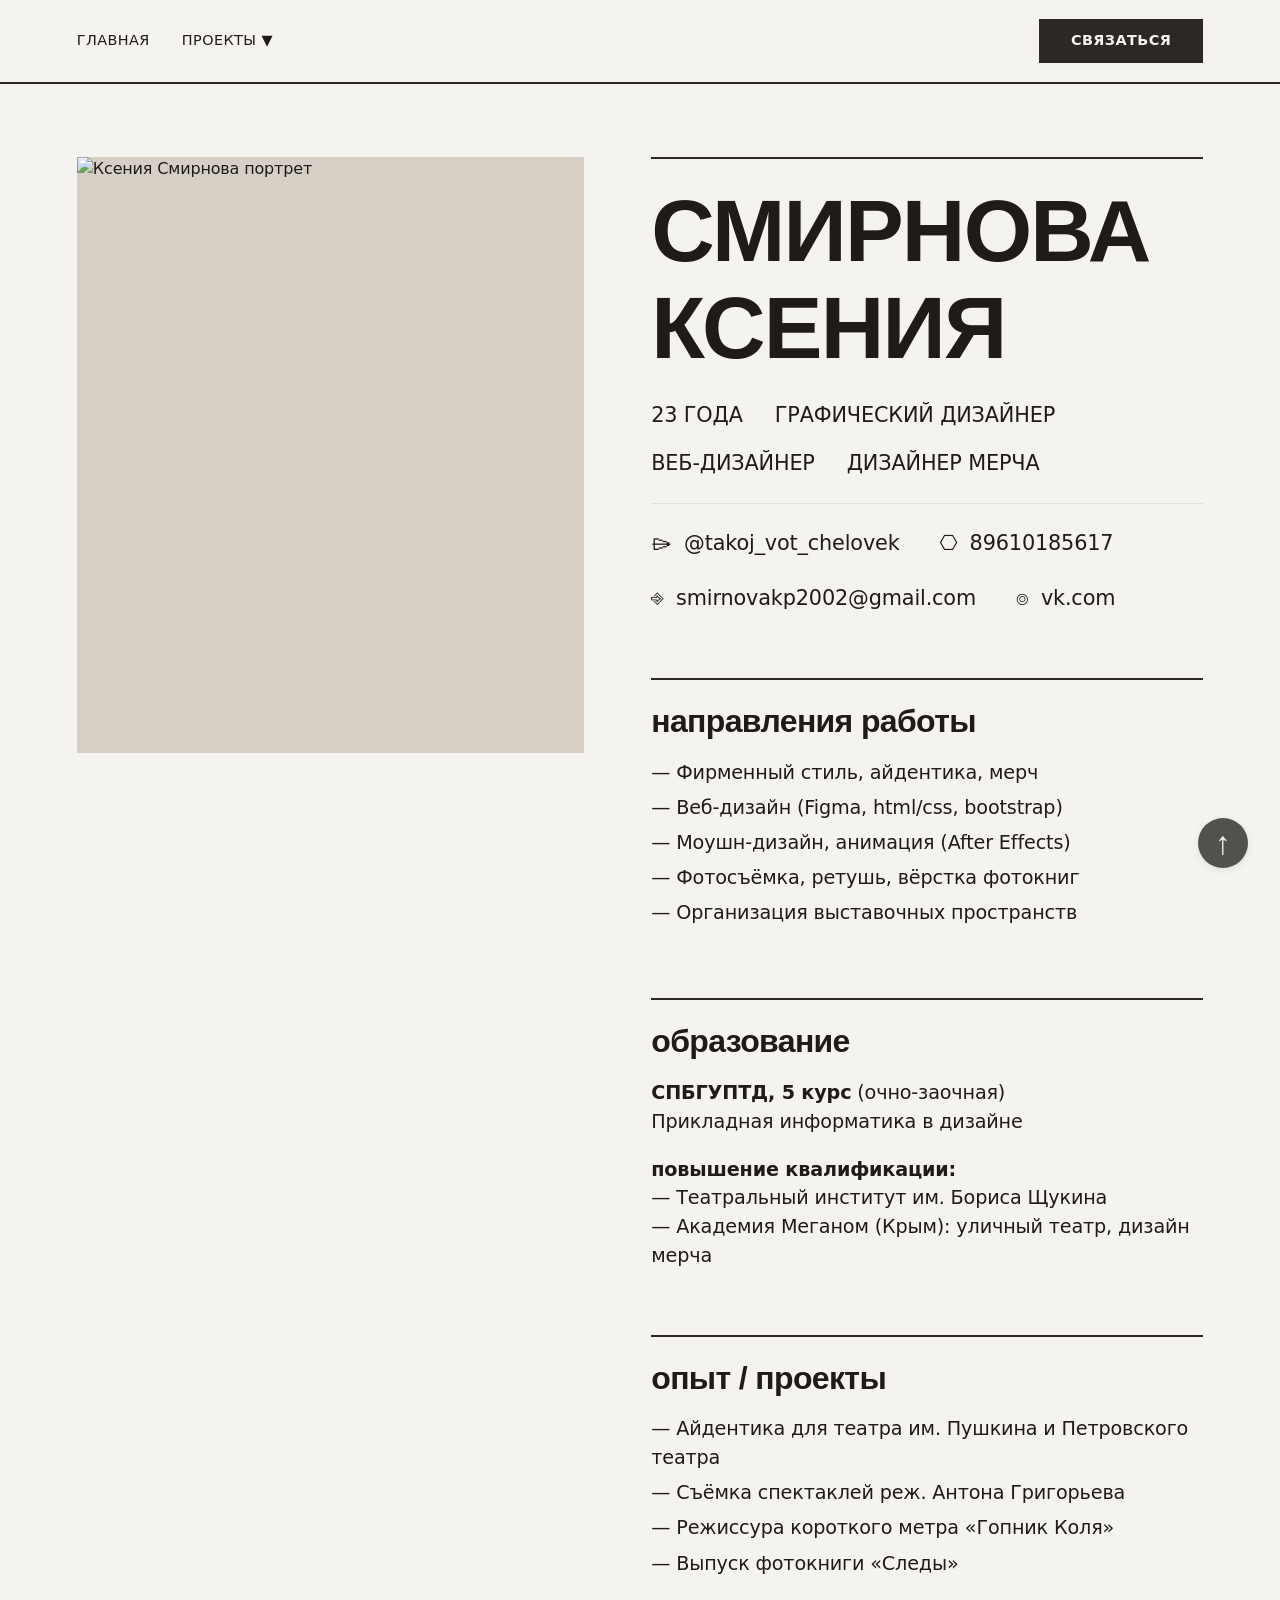
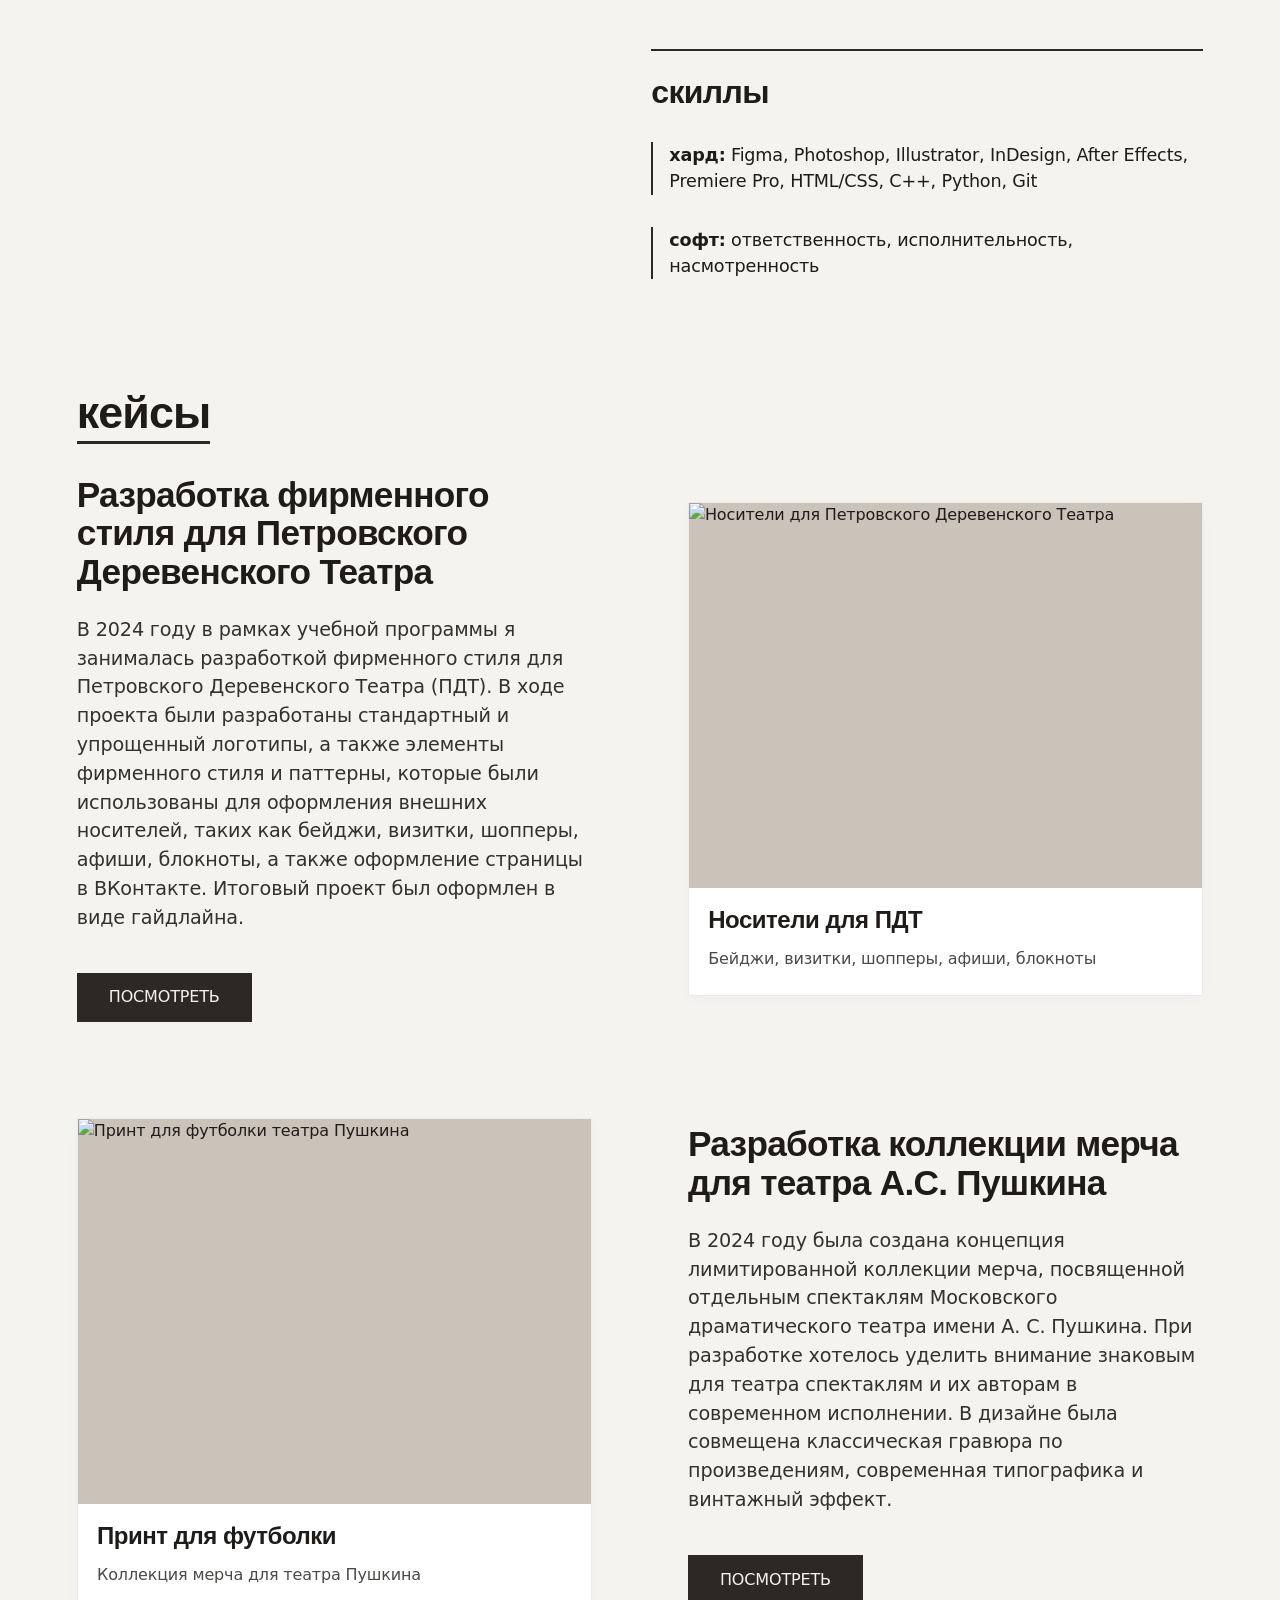
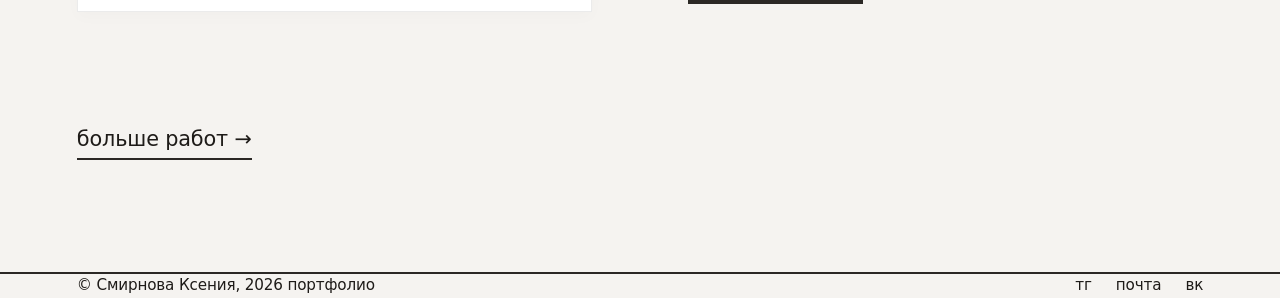
==== commit 69a2b1c5: "#3" ====
--- a/index.html
+++ b/index.html
@@ -32,14 +32,14 @@
                 <div class="dropdown">
                     <a href="projects/project-1.html">Петровский Деревенский Театр</a>
                     <a href="projects/project-2.html">Мерч театра Пушкина</a>
-                    <a href="projects/project-3.html">Фотокнига «Следы»</a>
-                    <a href="projects/project-4.html">Короткий метр «Гопник Коля»</a>
-                    <a href="projects/project-5.html">Выставка «Грани»</a>
+                    <a href="projects/project-3.html">Мерч театра Пушкина-лимитированная коллекция</a>
+                    <a href="projects/project-4.html">Мерч для проекта "Голос малых городов"</a>
+                    <a href="projects/project-5.html"></a>
                 </div>
             </div>
         </div>
         
-        <a href="#contact-section" class="contact-btn" id="contact-header">связаться</a>
+        <a href="https://vk.com/k.smirnova_k_svobode" target="_blank" rel="noopener noreferrer" class="contact-btn">связаться</a>
 
         <div class="burger-menu">
             <a href="index.html">главная</a>
@@ -47,11 +47,11 @@
                 <span style="font-weight:600; margin-bottom:0.3rem;">проекты:</span>
                 <a href="projects/project-1.html">Петровский Деревенский Театр</a>
                 <a href="projects/project-2.html">Мерч театра Пушкина</a>
-                <a href="projects/project-3.html">Фотокнига «Следы»</a>
-                <a href="projects/project-4.html">Короткий метр «Гопник Коля»</a>
-                <a href="projects/project-5.html">Выставка «Грани»</a>
+                <a href="projects/project-3.html">Мерч театра Пушкина-лимитированная коллекция</a>
+                <a href="projects/project-4.html">Мерч для проекта "Голос малых городов"</a>
+                <a href="projects/project-5.html"></a>
             </div>
-            <a href="#contact-section" class="contact-btn" id="burger-contact">связаться</a>
+            <a href="https://vk.com/k.smirnova_k_svobode" target="_blank" rel="noopener noreferrer" class="contact-btn">связаться</a>
         </div>
     </header>
 
@@ -77,10 +77,10 @@
                             <span>дизайнер мерча</span>
                         </div>
                         <div class="contact-icons">
-                            <a href="https://t.me/takoj_vot_chelovek" class="icon-tg">@takoj_vot_chelovek</a>
+                            <a href="https://t.me/takoj_vot_chelovek" target="_blank" rel="noopener noreferrer" class="icon-tg">@takoj_vot_chelovek</a>
                             <a href="tel:+79610185617" class="icon-phone">89610185617</a>
                             <a href="mailto:smirnovakp2002@gmail.com" class="icon-email">smirnovakp2002@gmail.com</a>
-                            <a href="https://vk.com/k.smirnova_k_svobode" class="icon-vk">vk.com</a>
+                            <a href="https://vk.com/k.smirnova_k_svobode" target="_blank" rel="noopener noreferrer" class="icon-vk">vk.com</a>
                         </div>
                     </div>
 
@@ -134,17 +134,17 @@
                     <div class="case-info">
                         <h3>Разработка фирменного стиля для Петровского Деревенского Театра</h3>
                         <p>В 2024 году в рамках учебной программы я занималась разработкой фирменного стиля для Петровского Деревенского Театра (ПДТ). В ходе проекта были разработаны стандартный и упрощенный логотипы, а также элементы фирменного стиля и паттерны, которые были использованы для оформления внешних носителей, таких как бейджи, визитки, шопперы, афиши, блокноты, а также оформление страницы в ВКонтакте. Итоговый проект был оформлен в виде гайдлайна.</p>
-                        <a href="https://disk.yandex.ru/i/AIr7sADS_PWsEA" target="_blank" class="case-btn">посмотреть</a>
+                        <a href="projects/project-1.html" class="case-btn">посмотреть</a>
                     </div>
                     <div class="case-visual">
-                        <div class="case-card-custom">
+                        <a href="projects/project-1.html" class="case-card-custom" style="display: block; text-decoration: none;">
                             <div class="case-image-custom">
                                 <img src="https://sun9-11.userapi.com/s/v1/ig2/9PiQu-kpqCGtjzjyNcakyy0mfdN2wp7KyVQ81eAjFetHy-RfJmOVFOb_cmVQKaXtfVmjRUei0l2rOzspthQSyipe.jpg?quality=95&as=32x30,48x44,72x67,108x100,160x148,240x222,360x333,480x444,540x500,580x537&from=bu&cs=580x0" 
                                      alt="Носители для Петровского Деревенского Театра">
                             </div>
                             <h4>Носители для ПДТ</h4>
                             <p>Бейджи, визитки, шопперы, афиши, блокноты</p>
-                        </div>
+                        </a>
                     </div>
                 </div>
 
@@ -153,23 +153,22 @@
                     <div class="case-info">
                         <h3>Разработка коллекции мерча для театра А.С. Пушкина</h3>
                         <p>В 2024 году была создана концепция лимитированной коллекции мерча, посвященной отдельным спектаклям Московского драматического театра имени А. С. Пушкина. При разработке хотелось уделить внимание знаковым для театра спектаклям и их авторам в современном исполнении. В дизайне была совмещена классическая гравюра по произведениям, современная типографика и винтажный эффект.</p>
-                        <a href="https://disk.yandex.ru/i/e2XlrIV0rgF1hw" target="_blank" class="case-btn">посмотреть</a>
+                        <a href="projects/project-2.html" class="case-btn">посмотреть</a>
                     </div>
                     <div class="case-visual">
-                        <div class="case-card-custom">
+                        <a href="projects/project-2.html" class="case-card-custom" style="display: block; text-decoration: none;">
                             <div class="case-image-custom">
                                 <img src="https://sun9-51.userapi.com/s/v1/ig2/tmoqNJxoz_5ybUsUxTCZ4HlJ5MAkQ4DkenJ5aIWkdZTyuQEMEF-MzliJOFHaOfP19Yyt2mIvdHuKn8NzPswfjx2C.jpg?quality=95&as=32x30,48x45,72x67,108x101,160x149,240x223,360x335,480x447,540x503,580x540&from=bu&cs=580x0" 
                                      alt="Принт для футболки театра Пушкина">
                             </div>
                             <h4>Принт для футболки</h4>
                             <p>Коллекция мерча для театра Пушкина</p>
-                        </div>
+                        </a>
                     </div>
                 </div>
 
-                <a href="#" class="more-link" id="more-works-link">больше работ →</a>
+                <a href="projects/project-1.html" class="more-link" id="more-works-link">больше работ →</a>
             </div>
-
         </div>
     </main>
 
@@ -180,9 +179,9 @@
     <footer class="container">
         <div>© Смирнова Ксения, <span id="current-year"></span> портфолио</div>
         <div style="display: flex; gap: 1.5rem;">
-            <a href="https://t.me/takoj_vot_chelovek">тг</a>
+            <a href="https://t.me/takoj_vot_chelovek" target="_blank" rel="noopener noreferrer">тг</a>
             <a href="mailto:smirnovakp2002@gmail.com">почта</a>
-            <a href="https://vk.com/k.smirnova_k_svobode">вк</a>
+            <a href="https://vk.com/k.smirnova_k_svobode" target="_blank" rel="noopener noreferrer">вк</a>
         </div>
     </footer>
 
--- a/css/style.css
+++ b/css/style.css
@@ -331,7 +331,7 @@
 }
 
 .icon-tg::before {
-    content: "⎆";
+    content: "⌲";
     margin-right: 6px;
     font-weight: 300;
 }
@@ -342,7 +342,7 @@
 }
 
 .icon-email::before {
-    content: "⌲";
+    content: "⎆";
     margin-right: 6px;
 }
 
@@ -714,14 +714,16 @@
 
 .gallery-image {
     aspect-ratio: 4 / 3;
-    background: #d6cfc6;
+    background: transparent;   /* прозрачный фон */
     overflow: hidden;
+    cursor: pointer;
+    position: relative;
 }
 
 .gallery-image img {
     width: 100%;
     height: 100%;
-    object-fit: cover;
+    object-fit: cover;        /* растягивание фото */
     transition: transform 0.4s ease;
 }
 
@@ -748,7 +750,7 @@
     object-fit: cover;
 }
 
-/* ===== МОДАЛЬНОЕ ОКНО ДЛЯ ГАЛЕРЕИ ===== */
+/* ===== МОДАЛЬНОЕ ОКНО (тёмное) ===== */
 .modal-gallery {
     display: none;
     position: fixed;
@@ -863,47 +865,54 @@
     font-family: monospace;
 }
 
-.gallery-image {
-    cursor: pointer;
-    position: relative;
+/* ===== PDF-БЛОК ===== */
+.pdf-container {
+    width: 100%;
+    margin: 2rem 0;
+    background: #f5f3f0;
+    border: 1px solid var(--border-light);
     overflow: hidden;
 }
 
-.gallery-image::after {
-    content: "🔍";
-    position: absolute;
-    bottom: 10px;
-    right: 10px;
-    background: rgba(0, 0, 0, 0.6);
-    color: white;
-    padding: 5px 8px;
-    border-radius: 50%;
-    font-size: 14px;
-    opacity: 0;
-    transition: opacity 0.3s ease;
-    pointer-events: none;
-}
-
-.gallery-image:hover::after {
-    opacity: 1;
-}
-
-/* Адаптация для мобильных */
+.pdf-container iframe {
+    width: 100%;
+    height: 800px;
+    border: none;
+    display: block;
+}
+
+.pdf-link {
+    display: inline-block;
+    margin-top: 1rem;
+    padding: 0.8rem 2rem;
+    background: var(--soft-dark);
+    color: var(--bg);
+    text-decoration: none;
+    transition: var(--transition);
+    text-align: center;
+}
+
+.pdf-link:hover {
+    background: var(--accent);
+    border-bottom: none;
+}
+
+/* ===== АДАПТАЦИЯ ===== */
 @media (max-width: 800px) {
+    .pdf-container iframe {
+        height: 500px;
+    }
     .nav-btn {
         width: 40px;
         height: 40px;
         font-size: 20px;
     }
-    
     .prev-btn {
         left: 10px;
     }
-    
     .next-btn {
         right: 10px;
     }
-    
     .close-btn {
         top: 10px;
         right: 15px;
@@ -912,6 +921,9 @@
 }
 
 @media (max-width: 480px) {
+    .pdf-container iframe {
+        height: 400px;
+    }
     .nav-btn {
         width: 35px;
         height: 35px;
--- a/css/responsive.css
+++ b/css/responsive.css
@@ -469,4 +469,35 @@
         padding: 0.7rem 1rem;
         font-size: 1rem;
     }
+}
+
+/* Адаптация модального окна для мобильных */
+@media (max-width: 800px) {
+    .nav-btn {
+        width: 40px;
+        height: 40px;
+        font-size: 20px;
+    }
+    
+    .prev-btn {
+        left: 10px;
+    }
+    
+    .next-btn {
+        right: 10px;
+    }
+    
+    .close-btn {
+        top: 10px;
+        right: 15px;
+        font-size: 30px;
+    }
+}
+
+@media (max-width: 480px) {
+    .nav-btn {
+        width: 35px;
+        height: 35px;
+        font-size: 16px;
+    }
 }
